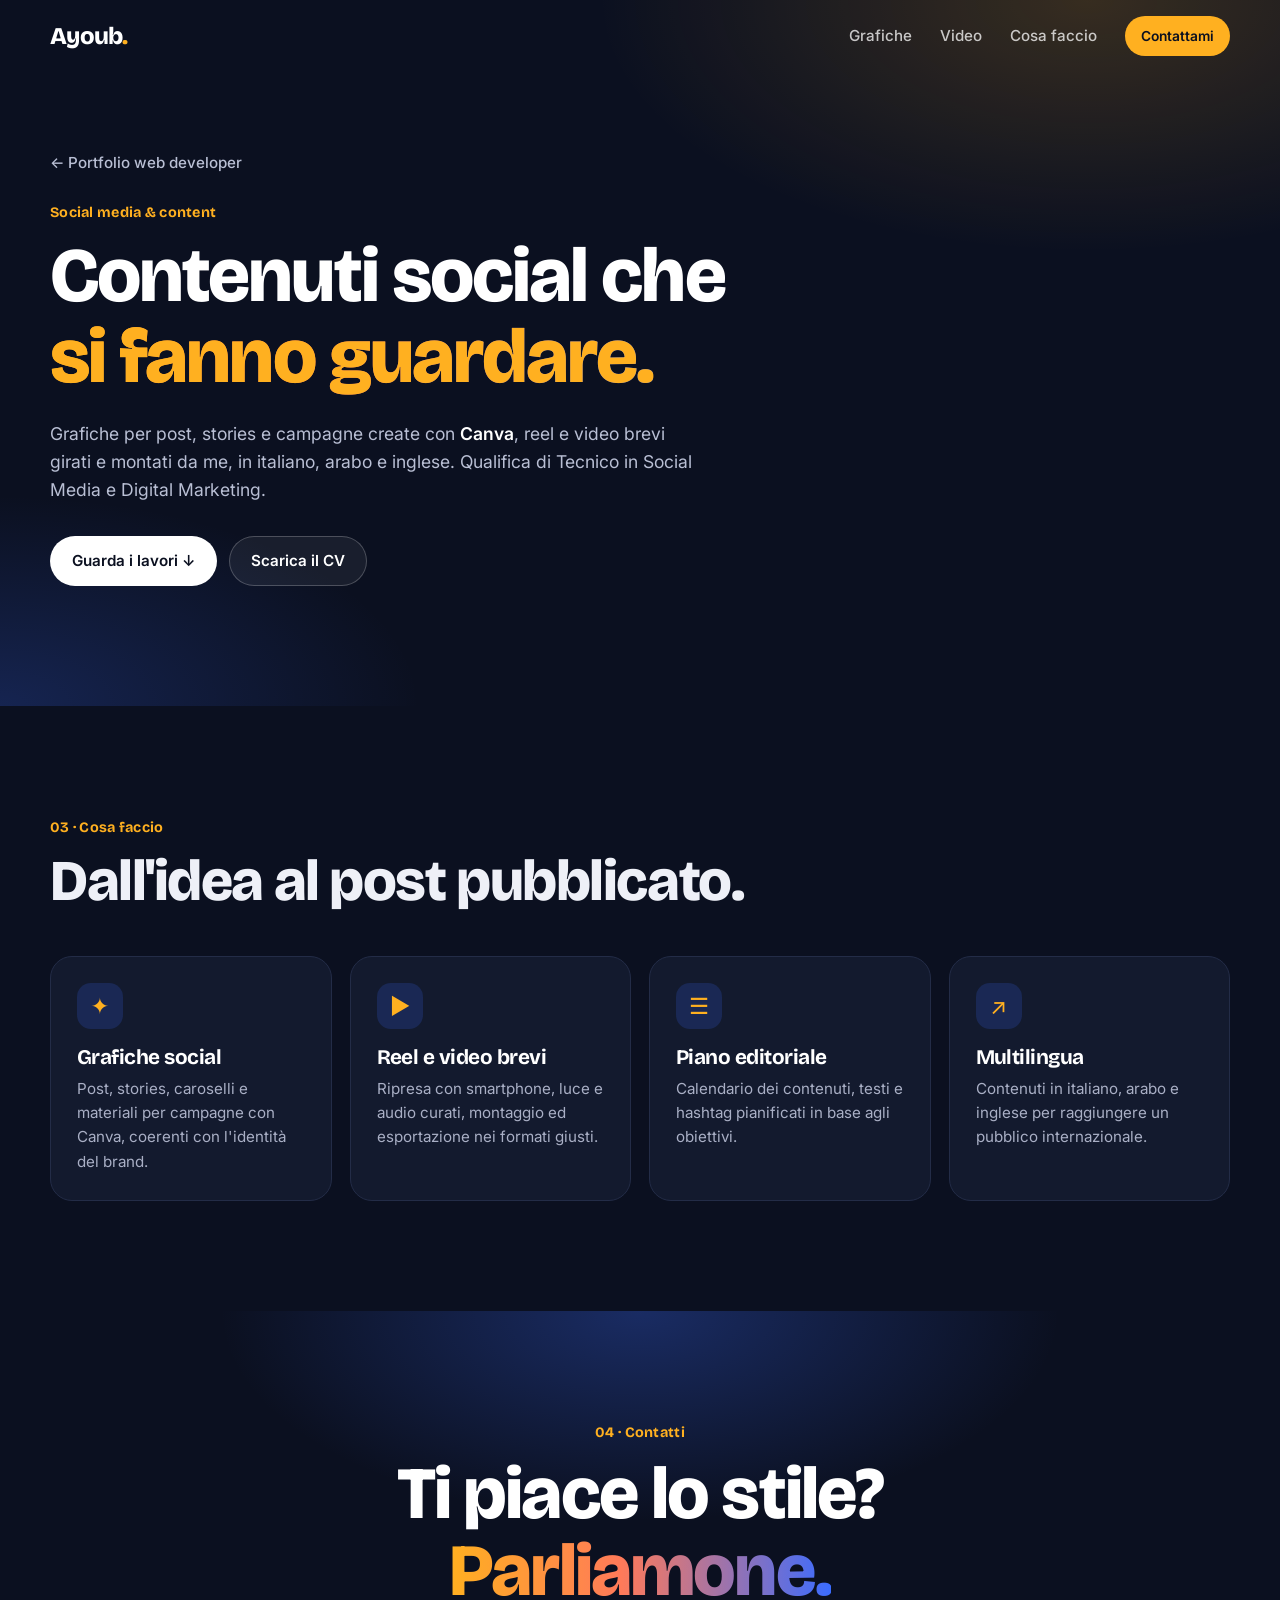
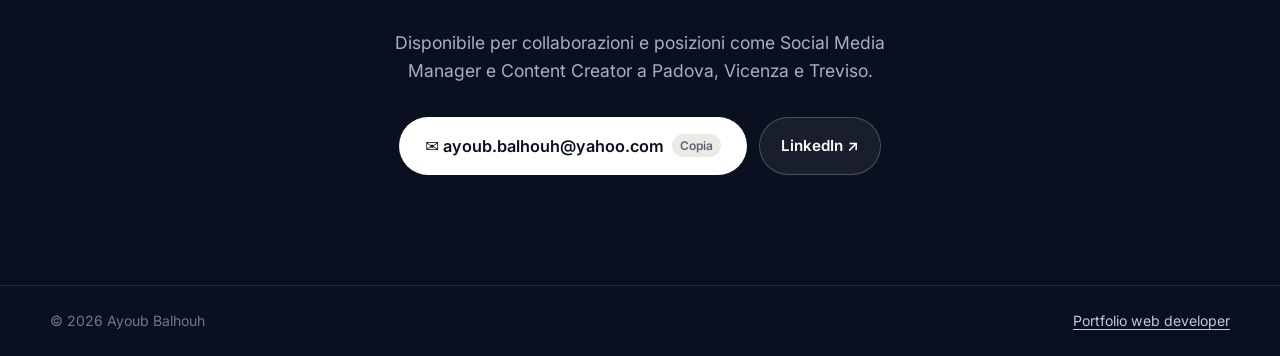
==== social/index.html @ a0310b7b "Add social media & content portfolio page New /social page in the same style as the main site, with " ====
<!doctype html>
<html lang="it">
<head>
<meta charset="utf-8">
<meta name="viewport" content="width=device-width, initial-scale=1">
<title>Ayoub Balhouh · Social Media & Content Creator</title>
<meta name="description" content="Portfolio social di Ayoub Balhouh: grafiche per i social create con Canva, reel e video brevi, pianificazione editoriale. Cittadella (PD).">
<meta property="og:type" content="website">
<meta property="og:title" content="Ayoub Balhouh · Social Media & Content Creator">
<meta property="og:description" content="Grafiche social, reel e video brevi. Guarda i lavori.">
<meta property="og:url" content="https://ayoubbalhouh.github.io/social/">
<meta property="og:locale" content="it_IT">
<meta name="theme-color" content="#0b1020">
<link rel="icon" href="../foto.png">
<link rel="preconnect" href="https://fonts.googleapis.com">
<link rel="preconnect" href="https://fonts.gstatic.com" crossorigin>
<link href="https://fonts.googleapis.com/css2?family=Bricolage+Grotesque:opsz,wght@12..96,500;12..96,700;12..96,800&family=Inter:wght@400;500;600&display=swap" rel="stylesheet">
<link rel="stylesheet" href="../style.css">
<style>
  .s-hero { background: var(--ink); color: #eef0f7; padding: 150px 0 80px; position: relative; overflow: hidden; }
  .s-hero::before { content: ""; position: absolute; inset: 0; background: radial-gradient(700px 360px at 85% 0%, rgba(255, 176, 32, .18), transparent 70%), radial-gradient(600px 300px at 0% 100%, rgba(59, 108, 255, .22), transparent 70%); pointer-events: none; }
  .s-hero .container { position: relative; }
  .s-hero h1 { font-size: clamp(2.6rem, 6vw, 4.8rem); font-weight: 800; color: #fff; max-width: 15ch; }
  .s-hero h1 .grad { color: var(--amber); }
  .s-hero .lead { color: #b9bfd4; max-width: 60ch; margin: 22px 0 30px; font-size: 1.1rem; }
  .s-hero .hero-actions { display: flex; flex-wrap: wrap; gap: 12px; }
  .back { display: inline-block; color: #b9bfd4; font-weight: 500; margin-bottom: 26px; font-size: .95rem; }
  .back:hover { color: #fff; }

  .gallery { display: grid; grid-template-columns: repeat(auto-fill, minmax(230px, 1fr)); gap: 22px; }
  .item { margin: 0; }
  .media { border-radius: 18px; overflow: hidden; background: #dfe3ee; border: 1px solid var(--line); box-shadow: 0 1px 2px rgba(18, 22, 38, .05), 0 18px 36px rgba(18, 22, 38, .1); }
  .media img, .media video { width: 100%; height: 100%; object-fit: cover; display: block; }
  .post .media { aspect-ratio: 4 / 5; }
  .reel .media { aspect-ratio: 9 / 16; background: #111; }
  .item figcaption { padding: 12px 4px 0; }
  .item figcaption strong { font-family: var(--head); font-size: 1.1rem; display: block; }
  .item figcaption span { color: var(--muted); font-size: .9rem; }

  .services { display: grid; grid-template-columns: repeat(auto-fit, minmax(220px, 1fr)); gap: 18px; }
  .service { background: var(--ink-2); border: 1px solid var(--ink-line); border-radius: var(--radius); padding: 26px; }
  .service h3 { color: #fff; font-size: 1.3rem; margin: 10px 0 8px; }
  .service p { color: #a9afc5; font-size: .95rem; }
  .service .s-num { color: var(--amber); font-size: 1.4rem; }
  .profiles { display: flex; flex-wrap: wrap; gap: 12px; margin-top: 8px; }
</style>
</head>
<body>

<header class="nav" id="nav">
  <div class="container nav-inner">
    <a href="../" class="logo">Ayoub<span>.</span></a>
    <nav class="links" id="links" aria-label="Menu principale">
      <a href="#grafiche">Grafiche</a>
      <a href="#video">Video</a>
      <a href="#servizi">Cosa faccio</a>
    </nav>
    <a href="#contatti" class="btn btn-sm nav-cta">Contattami</a>
    <button class="menu-btn" id="menuBtn" aria-label="Apri il menu" aria-expanded="false" aria-controls="links"><span></span><span></span></button>
  </div>
</header>

<main>
  <section class="s-hero">
    <div class="container">
      <a href="../" class="back">← Portfolio web developer</a>
      <p class="eyebrow" style="color: var(--amber)">Social media &amp; content</p>
      <h1>Contenuti social che <span class="grad">si fanno guardare.</span></h1>
      <p class="lead">Grafiche per post, stories e campagne create con <strong>Canva</strong>, reel e video brevi girati e montati da me, in italiano, arabo e inglese. Qualifica di Tecnico in Social Media e Digital Marketing.</p>
      <div class="hero-actions">
        <a href="#grafiche" class="btn btn-light">Guarda i lavori ↓</a>
        <a href="../CV_Ayoub_Balhouh.pdf" class="btn btn-ghost" download>Scarica il CV</a>
      </div>
    </div>
  </section>

  <section id="grafiche" class="section">
    <div class="container">
      <div class="section-head">
        <p class="eyebrow">01 · Grafiche</p>
        <h2>Post, stories e materiali per campagne.</h2>
      </div>
      <div class="gallery" id="posts"></div>
    </div>
  </section>

  <section id="video" class="section soft">
    <div class="container">
      <div class="section-head">
        <p class="eyebrow">02 · Video</p>
        <h2>Reel e video brevi, pronti per i social.</h2>
      </div>
      <div class="gallery" id="reels"></div>
    </div>
  </section>

  <section id="servizi" class="section dark">
    <div class="container">
      <div class="section-head">
        <p class="eyebrow">03 · Cosa faccio</p>
        <h2>Dall'idea al post pubblicato.</h2>
      </div>
      <div class="services">
        <article class="service"><span class="s-num">✦</span><h3>Grafiche social</h3><p>Post, stories, caroselli e materiali per campagne con Canva, coerenti con l'identità del brand.</p></article>
        <article class="service"><span class="s-num">▶</span><h3>Reel e video brevi</h3><p>Ripresa con smartphone, luce e audio curati, montaggio ed esportazione nei formati giusti.</p></article>
        <article class="service"><span class="s-num">☰</span><h3>Piano editoriale</h3><p>Calendario dei contenuti, testi e hashtag pianificati in base agli obiettivi.</p></article>
        <article class="service"><span class="s-num">↗</span><h3>Multilingua</h3><p>Contenuti in italiano, arabo e inglese per raggiungere un pubblico internazionale.</p></article>
      </div>
    </div>
  </section>

  <section id="contatti" class="section contact">
    <div class="container contact-inner">
      <p class="eyebrow">04 · Contatti</p>
      <h2>Ti piace lo stile?<br><span class="grad">Parliamone.</span></h2>
      <p class="lead">Disponibile per collaborazioni e posizioni come Social Media Manager e Content Creator a Padova, Vicenza e Treviso.</p>
      <div class="contact-actions">
        <button class="btn btn-light btn-lg" id="copyEmail" data-email="ayoub.balhouh@yahoo.com">✉ ayoub.balhouh@yahoo.com <em>Copia</em></button>
        <a href="https://www.linkedin.com/in/ayoub-balhouh-688922360" class="btn btn-ghost" target="_blank" rel="noopener">LinkedIn ↗</a>
        <!-- PROFILI SOCIAL: aggiungi qui i link, es. <a href="https://www.instagram.com/..." class="btn btn-ghost" target="_blank" rel="noopener">Instagram ↗</a> -->
      </div>
    </div>
  </section>
</main>

<footer class="footer">
  <div class="container footer-inner">
    <span>© <span id="year"></span> Ayoub Balhouh</span>
    <span><a href="../">Portfolio web developer</a></span>
  </div>
</footer>

<div class="toast" id="toast" role="status" aria-live="polite"></div>

<script>
  // ===== I TUOI LAVORI =====
  // Grafiche: file in social/img/, formato 4:5 (es. 1080x1350).
  const POSTS = [
    // { src: 'img/post-1.jpg', title: 'Titolo', note: 'Post Instagram · Canva' },
  ];
  // Video: file in social/video/ (mp4, verticale 9:16) con un'immagine di copertina.
  const REELS = [
    // { src: 'video/reel-1.mp4', poster: 'img/reel-1.jpg', title: 'Titolo', note: 'Reel · arabo' },
  ];

  const make = (cls, inner, title, note) => {
    const f = document.createElement('figure');
    f.className = 'item ' + cls;
    f.innerHTML = `<div class="media">${inner}</div><figcaption><strong></strong><span></span></figcaption>`;
    f.querySelector('strong').textContent = title;
    f.querySelector('span').textContent = note;
    return f;
  };
  const posts = document.getElementById('posts');
  POSTS.forEach((p) => posts.append(make('post', `<img src="${p.src}" alt="" loading="lazy">`, p.title, p.note)));
  const reels = document.getElementById('reels');
  REELS.forEach((r) => reels.append(make('reel', `<video src="${r.src}" poster="${r.poster}" controls playsinline preload="none"></video>`, r.title, r.note)));
  if (!POSTS.length) document.getElementById('grafiche').hidden = true;
  if (!REELS.length) document.getElementById('video').hidden = true;
</script>
<script src="../script.js"></script>
</body>
</html>
---- style.css ----
:root {
  --ink: #0b1020;
  --ink-2: #131a2e;
  --ink-line: #232c47;
  --paper: #f6f5f1;
  --soft: #eceae3;
  --surface: #ffffff;
  --text: #121626;
  --muted: #5d6275;
  --line: #e2e0d8;
  --blue: #3b6cff;
  --blue-dark: #2450d6;
  --amber: #ffb020;
  --radius: 22px;
  --head: "Bricolage Grotesque", system-ui, sans-serif;
}

* { box-sizing: border-box; margin: 0; padding: 0; }
html { scroll-behavior: smooth; scroll-padding-top: 80px; }
body { font-family: "Inter", system-ui, -apple-system, "Segoe UI", Roboto, sans-serif; background: var(--paper); color: var(--text); line-height: 1.6; -webkit-font-smoothing: antialiased; }
img { max-width: 100%; display: block; }
a { color: inherit; text-decoration: none; }
button { font: inherit; color: inherit; cursor: pointer; background: none; border: 0; }
h1, h2, h3 { font-family: var(--head); letter-spacing: -.025em; line-height: 1.05; }
.container { width: min(1180px, 100% - 32px); margin-inline: auto; }
:focus-visible { outline: 3px solid var(--amber); outline-offset: 3px; border-radius: 8px; }
.skip { position: absolute; left: 16px; top: -60px; z-index: 100; background: var(--amber); color: var(--ink); padding: 8px 14px; border-radius: 8px; font-weight: 600; }
.skip:focus { top: 12px; }

/* Bottoni */
.btn { display: inline-flex; align-items: center; justify-content: center; gap: 8px; padding: 13px 22px; border-radius: 999px; background: var(--ink); color: #fff; font-weight: 600; font-size: .95rem; transition: transform .15s, background .15s, box-shadow .15s; white-space: nowrap; }
.btn:hover { transform: translateY(-2px); background: var(--blue); box-shadow: 0 10px 24px rgba(59, 108, 255, .3); }
.btn-outline { background: transparent; color: var(--ink); box-shadow: inset 0 0 0 1.5px var(--ink); }
.btn-outline:hover { background: var(--ink); color: #fff; box-shadow: none; }
.btn-light { background: #fff; color: var(--ink); }
.btn-light:hover { background: var(--amber); color: var(--ink); box-shadow: 0 10px 30px rgba(255, 176, 32, .35); }
.btn-ghost { background: rgba(255, 255, 255, .06); color: #fff; box-shadow: inset 0 0 0 1px rgba(255, 255, 255, .22); }
.btn-ghost:hover { background: rgba(255, 255, 255, .14); box-shadow: inset 0 0 0 1px rgba(255, 255, 255, .5); }
.btn-sm { padding: 9px 16px; font-size: .86rem; }
.btn-lg { padding: 16px 26px; font-size: 1.02rem; }
.btn em { font-style: normal; font-size: .75rem; background: var(--soft); color: var(--muted); padding: 2px 8px; border-radius: 999px; }

/* Navigazione */
.nav { position: fixed; inset: 0 0 auto; z-index: 50; transition: background .25s, box-shadow .25s, color .25s; color: #fff; }
.nav.scrolled { background: rgba(246, 245, 241, .88); backdrop-filter: blur(14px); box-shadow: 0 1px 0 var(--line); color: var(--text); }
.nav-inner { height: 72px; display: flex; align-items: center; gap: 28px; }
.logo { font-family: var(--head); font-weight: 800; font-size: 1.5rem; letter-spacing: -.03em; }
.logo span { color: var(--amber); }
.links { display: flex; gap: 28px; margin-left: auto; font-weight: 500; font-size: .95rem; }
.links a { opacity: .75; transition: opacity .15s; position: relative; }
.links a:hover, .links a.active { opacity: 1; }
.links a.active::after { content: ""; position: absolute; left: 0; right: 0; bottom: -6px; height: 2px; background: var(--amber); border-radius: 2px; }
.nav-cta { background: var(--amber); color: var(--ink); }
.nav-cta:hover { background: #fff; color: var(--ink); }
.nav.scrolled .nav-cta { background: var(--ink); color: #fff; }
.menu-btn { display: none; width: 44px; height: 44px; position: relative; }
.menu-btn span { position: absolute; left: 11px; right: 11px; height: 2px; background: currentColor; border-radius: 2px; transition: transform .2s, top .2s; }
.menu-btn span:first-child { top: 17px; }
.menu-btn span:last-child { top: 25px; }
.menu-open .menu-btn span:first-child { top: 21px; transform: rotate(45deg); }
.menu-open .menu-btn span:last-child { top: 21px; transform: rotate(-45deg); }

/* Hero */
.hero { position: relative; background: var(--ink); color: #eef0f7; padding: 140px 0 0; overflow: hidden; }
.hero-bg { position: absolute; inset: 0; pointer-events: none;
  background:
    radial-gradient(700px 420px at 78% 30%, rgba(59, 108, 255, .35), transparent 70%),
    radial-gradient(500px 360px at 10% 90%, rgba(255, 176, 32, .14), transparent 70%),
    linear-gradient(rgba(255, 255, 255, .045) 1px, transparent 1px) 0 0 / 48px 48px,
    linear-gradient(90deg, rgba(255, 255, 255, .045) 1px, transparent 1px) 0 0 / 48px 48px;
  mask-image: linear-gradient(#000 70%, transparent); }
.hero-inner { position: relative; display: grid; grid-template-columns: 1.25fr 1fr; gap: 56px; align-items: center; padding-bottom: 80px; }
.status { display: inline-flex; align-items: center; gap: 10px; font-size: .88rem; font-weight: 500; padding: 7px 14px; border-radius: 999px; background: rgba(255, 255, 255, .06); border: 1px solid rgba(255, 255, 255, .12); margin-bottom: 26px; }
.dot { width: 8px; height: 8px; border-radius: 50%; background: #34d399; box-shadow: 0 0 0 0 rgba(52, 211, 153, .6); animation: ping 2s infinite; }
@keyframes ping { 70% { box-shadow: 0 0 0 9px rgba(52, 211, 153, 0); } 100% { box-shadow: 0 0 0 0 rgba(52, 211, 153, 0); } }
.hero h1 { font-size: clamp(2.6rem, 5.8vw, 4.9rem); font-weight: 800; color: #fff; margin-bottom: 18px; }
.grad { background: linear-gradient(90deg, var(--amber), #ff7a59 45%, var(--blue) 100%); -webkit-background-clip: text; background-clip: text; color: transparent; }
.typed-line { font-family: var(--head); font-size: 1.3rem; font-weight: 500; color: #c3c8da; margin-bottom: 18px; }
.typed { color: #fff; border-right: 2px solid var(--amber); padding-right: 3px; animation: caret 1s steps(1) infinite; }
@keyframes caret { 50% { border-color: transparent; } }
.lead { font-size: 1.1rem; color: #a9afc4; max-width: 560px; }
.lead strong { color: #fff; font-weight: 600; }
.hero-actions { display: flex; flex-wrap: wrap; gap: 12px; margin: 32px 0 40px; }
.stats { list-style: none; display: flex; gap: 40px; }
.stats strong { display: block; font-family: var(--head); font-size: 2.4rem; font-weight: 800; color: #fff; line-height: 1; }
.stats span { font-size: .85rem; color: #8b91a7; }

.hero-visual { position: relative; justify-self: center; width: min(420px, 100%); aspect-ratio: 1 / 1.08; }
.photo-frame { position: absolute; inset: 0 8% 14% 8%; border-radius: 48% 52% 44% 56% / 52% 46% 54% 48%; overflow: hidden; background: linear-gradient(160deg, var(--blue), #7b5cff 60%, var(--amber)); padding: 6px; animation: morph 12s ease-in-out infinite; box-shadow: 0 40px 80px rgba(0, 0, 0, .45); }
.photo-frame img { width: 100%; height: 100%; object-fit: cover; border-radius: inherit; }
@keyframes morph { 50% { border-radius: 56% 44% 52% 48% / 46% 56% 44% 54%; } }
.float { position: absolute; font-weight: 600; font-size: .85rem; padding: 8px 14px; border-radius: 999px; background: rgba(19, 26, 46, .85); border: 1px solid var(--ink-line); backdrop-filter: blur(8px); color: #fff; box-shadow: 0 12px 30px rgba(0, 0, 0, .35); animation: bob 5s ease-in-out infinite; }
.float::before { content: ""; display: inline-block; width: 8px; height: 8px; border-radius: 50%; margin-right: 8px; vertical-align: 1px; }
.f1 { top: 6%; left: -4%; } .f1::before { background: #ff5d47; }
.f2 { top: 30%; right: -6%; animation-delay: -1.5s; } .f2::before { background: #3b9cff; }
.f3 { top: 58%; left: -8%; animation-delay: -3s; } .f3::before { background: var(--amber); }
@keyframes bob { 50% { transform: translateY(-10px); } }
.code-card { position: absolute; right: -2%; bottom: 0; font: 500 .78rem/1.6 ui-monospace, "SF Mono", Menlo, monospace; background: #0f1528; border: 1px solid var(--ink-line); border-radius: 14px; padding: 14px 16px; color: #c3c8da; box-shadow: 0 20px 40px rgba(0, 0, 0, .45); }
.c-key { color: #7aa2ff; } .c-fn { color: #ff7a59; } .c-str { color: #a6e3a1; }

.marquee { position: relative; border-top: 1px solid var(--ink-line); padding: 18px 0; overflow: hidden; }
.marquee-track { display: flex; gap: 48px; width: max-content; animation: slide 40s linear infinite; }
.marquee span { font-family: var(--head); font-weight: 700; font-size: 1.15rem; color: #59607a; white-space: nowrap; }
.marquee span::after { content: "✦"; margin-left: 48px; color: #343c59; }
@keyframes slide { to { transform: translateX(-50%); } }

/* Sezioni */
.section { padding: 110px 0; }
.section.soft { background: var(--soft); }
.section.dark { background: var(--ink); color: #eef0f7; }
.section-head { max-width: 760px; margin-bottom: 44px; }
.eyebrow { font-family: var(--head); font-weight: 700; font-size: .9rem; letter-spacing: .02em; color: var(--blue); margin-bottom: 12px; }
.dark .eyebrow, .contact .eyebrow { color: var(--amber); }
.section h2 { font-size: clamp(2.1rem, 4.6vw, 3.6rem); font-weight: 800; }

/* Progetti */
.filters { display: flex; flex-wrap: wrap; gap: 8px; margin-bottom: 32px; }
.chip { padding: 9px 18px; border-radius: 999px; border: 1px solid var(--line); background: var(--surface); font-weight: 500; font-size: .92rem; transition: all .15s; }
.chip:hover { border-color: var(--ink); }
.chip.active { background: var(--ink); border-color: var(--ink); color: #fff; }

.projects { display: flex; flex-direction: column; gap: 28px; }
.project { transition: opacity .3s, transform .3s; }
.project.hide { display: none; }
.shot { position: relative; display: block; border-radius: 18px; overflow: hidden; background: #dfe3ee; border: 1px solid var(--line); box-shadow: 0 1px 2px rgba(18, 22, 38, .05), 0 24px 48px rgba(18, 22, 38, .1); }
.browser { display: flex; gap: 6px; padding: 10px 14px; background: #eef0f5; border-bottom: 1px solid var(--line); }
.browser i { width: 10px; height: 10px; border-radius: 50%; background: #d3d7e2; }
.browser i:first-child { background: #ff6b5f; } .browser i:nth-child(2) { background: #ffbd2e; } .browser i:nth-child(3) { background: #28c840; }
.shot img { width: 100%; aspect-ratio: 16 / 10; object-fit: cover; object-position: top; transition: transform .6s cubic-bezier(.2, .8, .2, 1); }
.shot:hover img { transform: scale(1.04); }
.live { position: absolute; right: 14px; bottom: 14px; background: var(--ink); color: #fff; font-size: .8rem; font-weight: 600; padding: 6px 12px; border-radius: 999px; opacity: 0; transform: translateY(6px); transition: all .2s; }
.shot:hover .live, .shot:focus-visible .live { opacity: 1; transform: none; }

.featured { display: grid; grid-template-columns: 1.15fr 1fr; gap: 48px; align-items: center; background: var(--surface); border: 1px solid var(--line); border-radius: 28px; padding: 28px; }
.featured.reverse .shot { order: 2; }
.p-kicker { font-size: .82rem; font-weight: 600; color: var(--blue); text-transform: uppercase; letter-spacing: .06em; margin-bottom: 8px; }
.featured h3 { font-size: clamp(2rem, 3.4vw, 2.8rem); font-weight: 800; margin-bottom: 12px; }
.p-body > p:not(.p-kicker) { color: var(--muted); }
.p-points { list-style: none; margin: 16px 0; display: flex; flex-direction: column; gap: 6px; font-size: .95rem; }
.p-points li::before { content: "✓"; display: inline-grid; place-items: center; width: 20px; height: 20px; border-radius: 50%; background: #e6ecff; color: var(--blue); font-size: .7rem; font-weight: 700; margin-right: 10px; }
.tags { display: flex; flex-wrap: wrap; gap: 6px; margin: 14px 0 20px; }
.tags span { font-size: .78rem; font-weight: 600; padding: 4px 10px; border-radius: 8px; background: var(--soft); color: #3b4156; }
.p-links { display: flex; flex-wrap: wrap; gap: 8px; }
.p-note { font-size: .82rem; color: var(--muted); margin-top: 12px; }

.grid { display: grid; grid-template-columns: repeat(2, 1fr); gap: 28px; }
.card { display: flex; flex-direction: column; gap: 18px; }
.card h3 { font-size: 1.5rem; font-weight: 700; margin-bottom: 6px; }
.card .p-body { padding: 0 4px; display: flex; flex-direction: column; flex: 1; }
.card .p-links { margin-top: auto; }
.empty-filter { text-align: center; color: var(--muted); padding: 40px; }

/* Competenze */
.skills { display: grid; grid-template-columns: repeat(4, 1fr); gap: 16px; }
.skill { background: var(--ink-2); border: 1px solid var(--ink-line); border-radius: var(--radius); padding: 26px; display: flex; flex-direction: column; transition: transform .2s, border-color .2s; }
.skill:hover { transform: translateY(-4px); border-color: #3a4672; }
.s-num { width: 46px; height: 46px; border-radius: 14px; display: grid; place-items: center; background: rgba(59, 108, 255, .18); color: #9db4ff; font-size: 1.3rem; margin-bottom: 18px; }
.skill h3 { font-size: 1.45rem; font-weight: 700; color: #fff; }
.skill .tags span { background: rgba(255, 255, 255, .07); color: #d5d9e7; }
.used { margin-top: auto; font-size: .88rem; color: #8b91a7; padding-top: 14px; border-top: 1px dashed var(--ink-line); }
.used a { color: var(--amber); font-weight: 600; }
.used a:hover { text-decoration: underline; }

/* Chi sono */
.about { display: grid; grid-template-columns: 1fr 1.2fr; gap: 64px; align-items: start; }
.about-text p { font-size: 1.08rem; color: var(--muted); margin-bottom: 16px; }
.about-text strong { color: var(--text); }
.facts { list-style: none; display: flex; flex-wrap: wrap; gap: 10px; margin-top: 24px; }
.facts li { background: var(--surface); border: 1px solid var(--line); border-radius: 999px; padding: 8px 16px; font-weight: 500; }
.facts span { margin-right: 8px; }

/* Percorso */
.timeline { list-style: none; position: relative; max-width: 860px; }
.timeline::before { content: ""; position: absolute; left: 150px; top: 8px; bottom: 8px; width: 2px; background: linear-gradient(var(--blue), var(--amber)); }
.timeline li { position: relative; display: grid; grid-template-columns: 150px 1fr; gap: 40px; padding-bottom: 32px; }
.timeline li::before { content: ""; position: absolute; left: 144px; top: 6px; width: 14px; height: 14px; border-radius: 50%; background: var(--paper); border: 3px solid var(--blue); }
.when { font-family: var(--head); font-weight: 700; color: var(--muted); padding-top: 1px; }
.timeline h3 { font-size: 1.3rem; font-weight: 700; margin-bottom: 4px; }
.timeline p { color: var(--muted); }

/* Contatti */
.contact { background: var(--ink); color: #eef0f7; text-align: center; position: relative; overflow: hidden; }
.contact::before { content: ""; position: absolute; inset: 0; background: radial-gradient(600px 300px at 50% 0%, rgba(59, 108, 255, .3), transparent 70%); pointer-events: none; }
.contact-inner { position: relative; display: flex; flex-direction: column; align-items: center; }
.contact h2 { color: #fff; font-size: clamp(2.4rem, 6vw, 4.6rem); margin-bottom: 18px; }
.contact .lead { margin: 0 auto 32px; }
.contact-actions { display: flex; flex-wrap: wrap; justify-content: center; gap: 12px; }

.footer { background: var(--ink); color: #6f7690; border-top: 1px solid var(--ink-line); padding: 24px 0; font-size: .88rem; }
.footer-inner { display: flex; flex-wrap: wrap; justify-content: space-between; gap: 10px; }
.footer a { color: #c3c8da; text-decoration: underline; text-underline-offset: 3px; }

.toast { position: fixed; left: 50%; bottom: 24px; z-index: 80; background: var(--amber); color: var(--ink); font-weight: 600; padding: 10px 18px; border-radius: 999px; transform: translate(-50%, 20px); opacity: 0; visibility: hidden; transition: all .25s; }
.toast.show { transform: translate(-50%, 0); opacity: 1; visibility: visible; }

/* Animazione di entrata */
.reveal { opacity: 0; transform: translateY(28px); transition: opacity .7s, transform .7s cubic-bezier(.2, .8, .2, 1); }
.reveal.in { opacity: 1; transform: none; }

@media (prefers-reduced-motion: reduce) {
  *, *::before, *::after { animation: none !important; transition: none !important; }
  .reveal { opacity: 1; transform: none; }
}

/* Responsive */
@media (max-width: 1040px) {
  .skills { grid-template-columns: 1fr 1fr; }
  .featured { grid-template-columns: 1fr; gap: 28px; }
  .featured.reverse .shot { order: 0; }
}
@media (max-width: 860px) {
  .menu-btn { display: block; margin-left: auto; }
  .nav-cta { display: none; }
  .links { display: none; position: absolute; top: 72px; left: 0; right: 0; flex-direction: column; gap: 0; padding: 8px 16px 20px; background: var(--paper); color: var(--text); box-shadow: 0 20px 40px rgba(0, 0, 0, .15); }
  .links a { padding: 14px 0; border-bottom: 1px solid var(--line); opacity: 1; }
  .links a.active::after { display: none; }
  .menu-open .links { display: flex; }
  .menu-open .nav { background: var(--paper); color: var(--text); }
  .hero { padding-top: 110px; }
  .hero-inner { grid-template-columns: 1fr; gap: 40px; padding-bottom: 56px; }
  .hero-visual { width: min(330px, 86%); order: -1; }
  .about { grid-template-columns: 1fr; gap: 24px; }
  .grid { grid-template-columns: 1fr; }
  .timeline::before { left: 6px; }
  .timeline li { grid-template-columns: 1fr; gap: 4px; padding-left: 34px; }
  .timeline li::before { left: 0; }
}
@media (max-width: 560px) {
  .section { padding: 72px 0; }
  .stats { gap: 24px; }
  .stats strong { font-size: 1.9rem; }
  .skills { grid-template-columns: 1fr; }
  .featured { padding: 16px; border-radius: 22px; }
  .code-card { display: none; }
  .f2 { right: -2%; }
  .f3 { left: -4%; }
  .contact-actions .btn-lg { white-space: normal; }
}
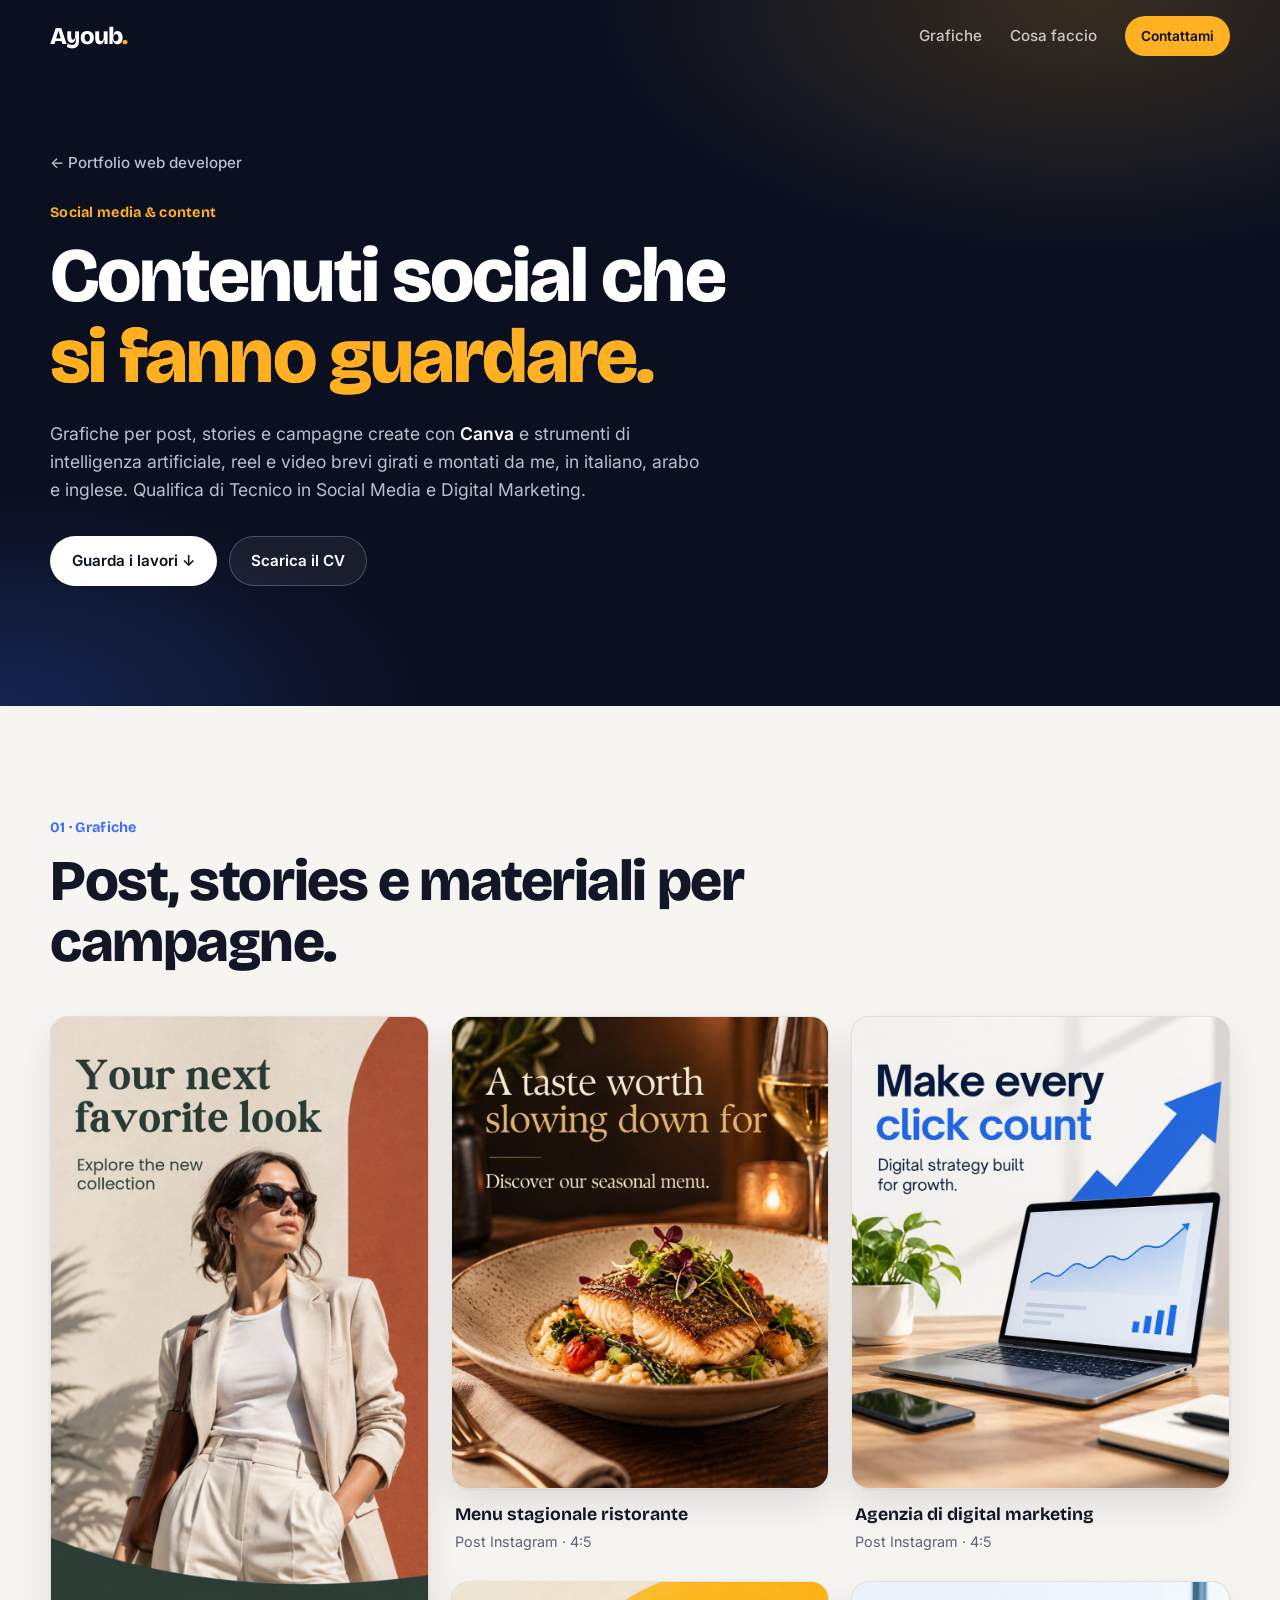
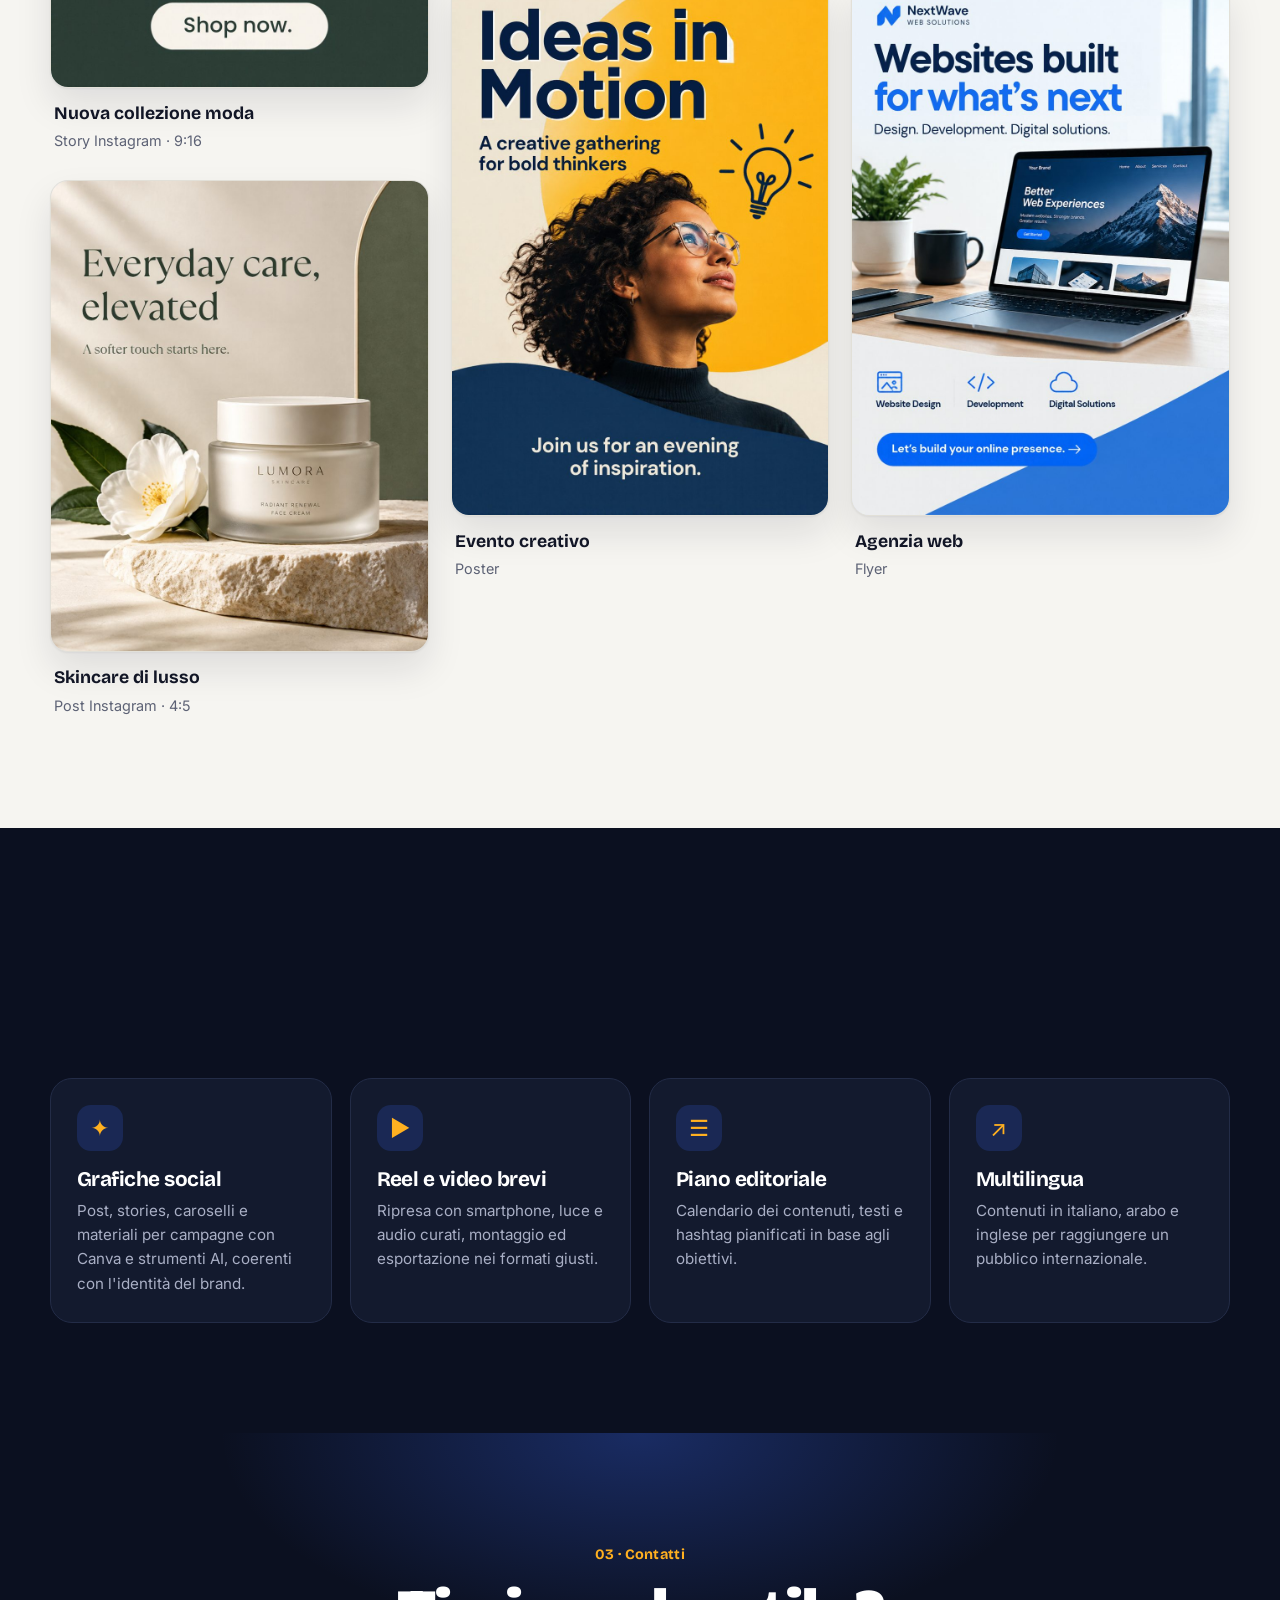
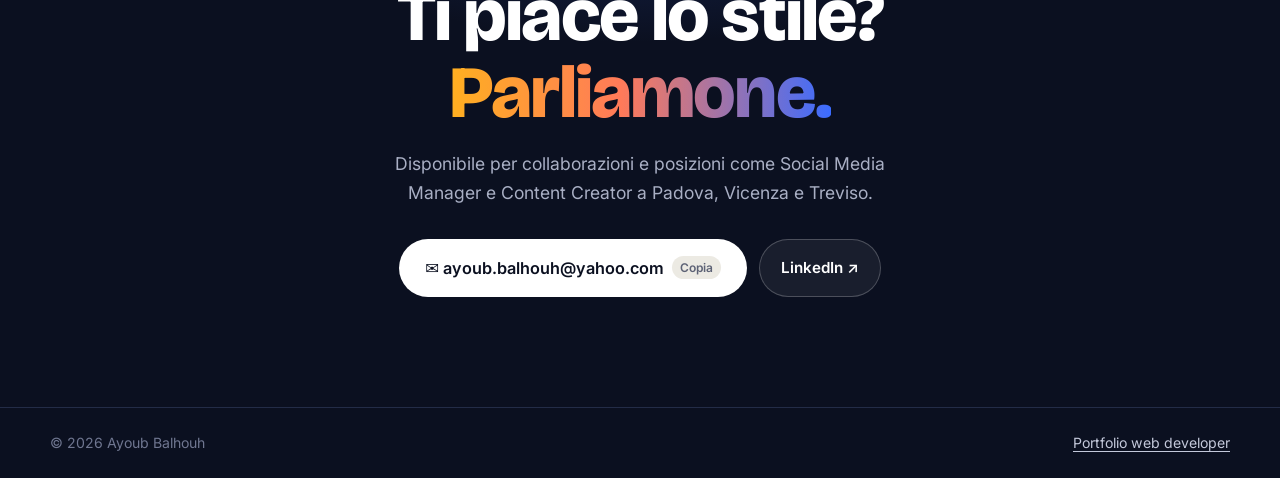
==== commit 66e79752: "Add six social graphics to the social portfolio page Story, posts, poster and flyer shown at their n" ====
--- a/social/index.html
+++ b/social/index.html
@@ -9,6 +9,7 @@
 <meta property="og:title" content="Ayoub Balhouh · Social Media & Content Creator">
 <meta property="og:description" content="Grafiche social, reel e video brevi. Guarda i lavori.">
 <meta property="og:url" content="https://ayoubbalhouh.github.io/social/">
+<meta property="og:image" content="https://ayoubbalhouh.github.io/social/img/skincare.jpg">
 <meta property="og:locale" content="it_IT">
 <meta name="theme-color" content="#0b1020">
 <link rel="icon" href="../foto.png">
@@ -28,10 +29,12 @@
   .back:hover { color: #fff; }
 
   .gallery { display: grid; grid-template-columns: repeat(auto-fill, minmax(230px, 1fr)); gap: 22px; }
+  #posts { display: block; columns: 3 260px; column-gap: 22px; }
+  #posts .item { break-inside: avoid; margin-bottom: 26px; }
   .item { margin: 0; }
   .media { border-radius: 18px; overflow: hidden; background: #dfe3ee; border: 1px solid var(--line); box-shadow: 0 1px 2px rgba(18, 22, 38, .05), 0 18px 36px rgba(18, 22, 38, .1); }
   .media img, .media video { width: 100%; height: 100%; object-fit: cover; display: block; }
-  .post .media { aspect-ratio: 4 / 5; }
+  .post .media img { height: auto; }
   .reel .media { aspect-ratio: 9 / 16; background: #111; }
   .item figcaption { padding: 12px 4px 0; }
   .item figcaption strong { font-family: var(--head); font-size: 1.1rem; display: block; }
@@ -66,7 +69,7 @@
       <a href="../" class="back">← Portfolio web developer</a>
       <p class="eyebrow" style="color: var(--amber)">Social media &amp; content</p>
       <h1>Contenuti social che <span class="grad">si fanno guardare.</span></h1>
-      <p class="lead">Grafiche per post, stories e campagne create con <strong>Canva</strong>, reel e video brevi girati e montati da me, in italiano, arabo e inglese. Qualifica di Tecnico in Social Media e Digital Marketing.</p>
+      <p class="lead">Grafiche per post, stories e campagne create con <strong>Canva</strong> e strumenti di intelligenza artificiale, reel e video brevi girati e montati da me, in italiano, arabo e inglese. Qualifica di Tecnico in Social Media e Digital Marketing.</p>
       <div class="hero-actions">
         <a href="#grafiche" class="btn btn-light">Guarda i lavori ↓</a>
         <a href="../CV_Ayoub_Balhouh.pdf" class="btn btn-ghost" download>Scarica il CV</a>
@@ -101,7 +104,7 @@
         <h2>Dall'idea al post pubblicato.</h2>
       </div>
       <div class="services">
-        <article class="service"><span class="s-num">✦</span><h3>Grafiche social</h3><p>Post, stories, caroselli e materiali per campagne con Canva, coerenti con l'identità del brand.</p></article>
+        <article class="service"><span class="s-num">✦</span><h3>Grafiche social</h3><p>Post, stories, caroselli e materiali per campagne con Canva e strumenti AI, coerenti con l'identità del brand.</p></article>
         <article class="service"><span class="s-num">▶</span><h3>Reel e video brevi</h3><p>Ripresa con smartphone, luce e audio curati, montaggio ed esportazione nei formati giusti.</p></article>
         <article class="service"><span class="s-num">☰</span><h3>Piano editoriale</h3><p>Calendario dei contenuti, testi e hashtag pianificati in base agli obiettivi.</p></article>
         <article class="service"><span class="s-num">↗</span><h3>Multilingua</h3><p>Contenuti in italiano, arabo e inglese per raggiungere un pubblico internazionale.</p></article>
@@ -136,7 +139,12 @@
   // ===== I TUOI LAVORI =====
   // Grafiche: file in social/img/, formato 4:5 (es. 1080x1350).
   const POSTS = [
-    // { src: 'img/post-1.jpg', title: 'Titolo', note: 'Post Instagram · Canva' },
+    { src: 'img/moda-story.jpg', title: 'Nuova collezione moda', note: 'Story Instagram · 9:16' },
+    { src: 'img/skincare.jpg', title: 'Skincare di lusso', note: 'Post Instagram · 4:5' },
+    { src: 'img/ristorante.jpg', title: 'Menu stagionale ristorante', note: 'Post Instagram · 4:5' },
+    { src: 'img/evento-poster.jpg', title: 'Evento creativo', note: 'Poster' },
+    { src: 'img/digital-marketing.jpg', title: 'Agenzia di digital marketing', note: 'Post Instagram · 4:5' },
+    { src: 'img/agenzia-web.jpg', title: 'Agenzia web', note: 'Flyer' },
   ];
   // Video: file in social/video/ (mp4, verticale 9:16) con un'immagine di copertina.
   const REELS = [
@@ -156,7 +164,9 @@
   const reels = document.getElementById('reels');
   REELS.forEach((r) => reels.append(make('reel', `<video src="${r.src}" poster="${r.poster}" controls playsinline preload="none"></video>`, r.title, r.note)));
   if (!POSTS.length) document.getElementById('grafiche').hidden = true;
-  if (!REELS.length) document.getElementById('video').hidden = true;
+  const renumber = () => [...document.querySelectorAll('main section[id]:not([hidden]) .eyebrow')].forEach((e, i) => { e.textContent = e.textContent.replace(/^\d+/, String(i + 1).padStart(2, '0')); });
+  if (!REELS.length) { document.getElementById('video').hidden = true; document.querySelector('#links a[href="#video"]').remove(); }
+  renumber();
 </script>
 <script src="../script.js"></script>
 </body>
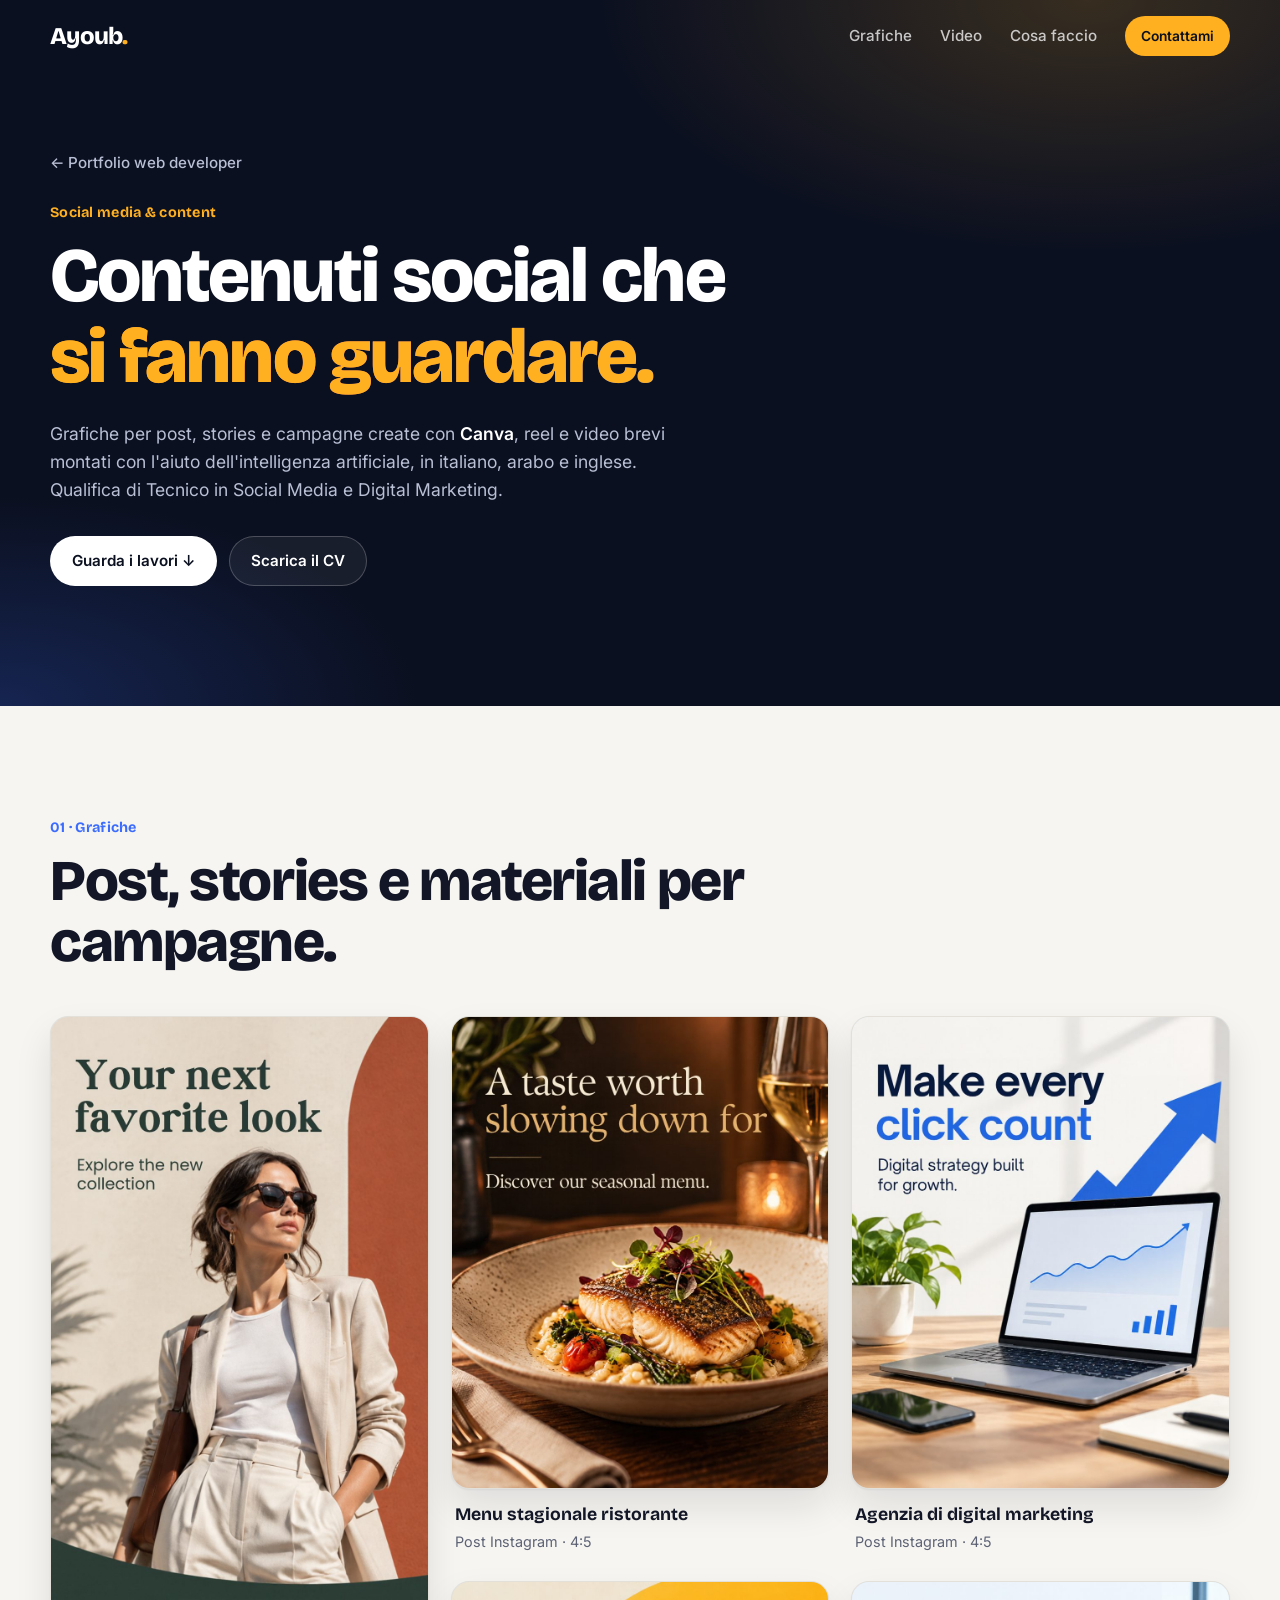
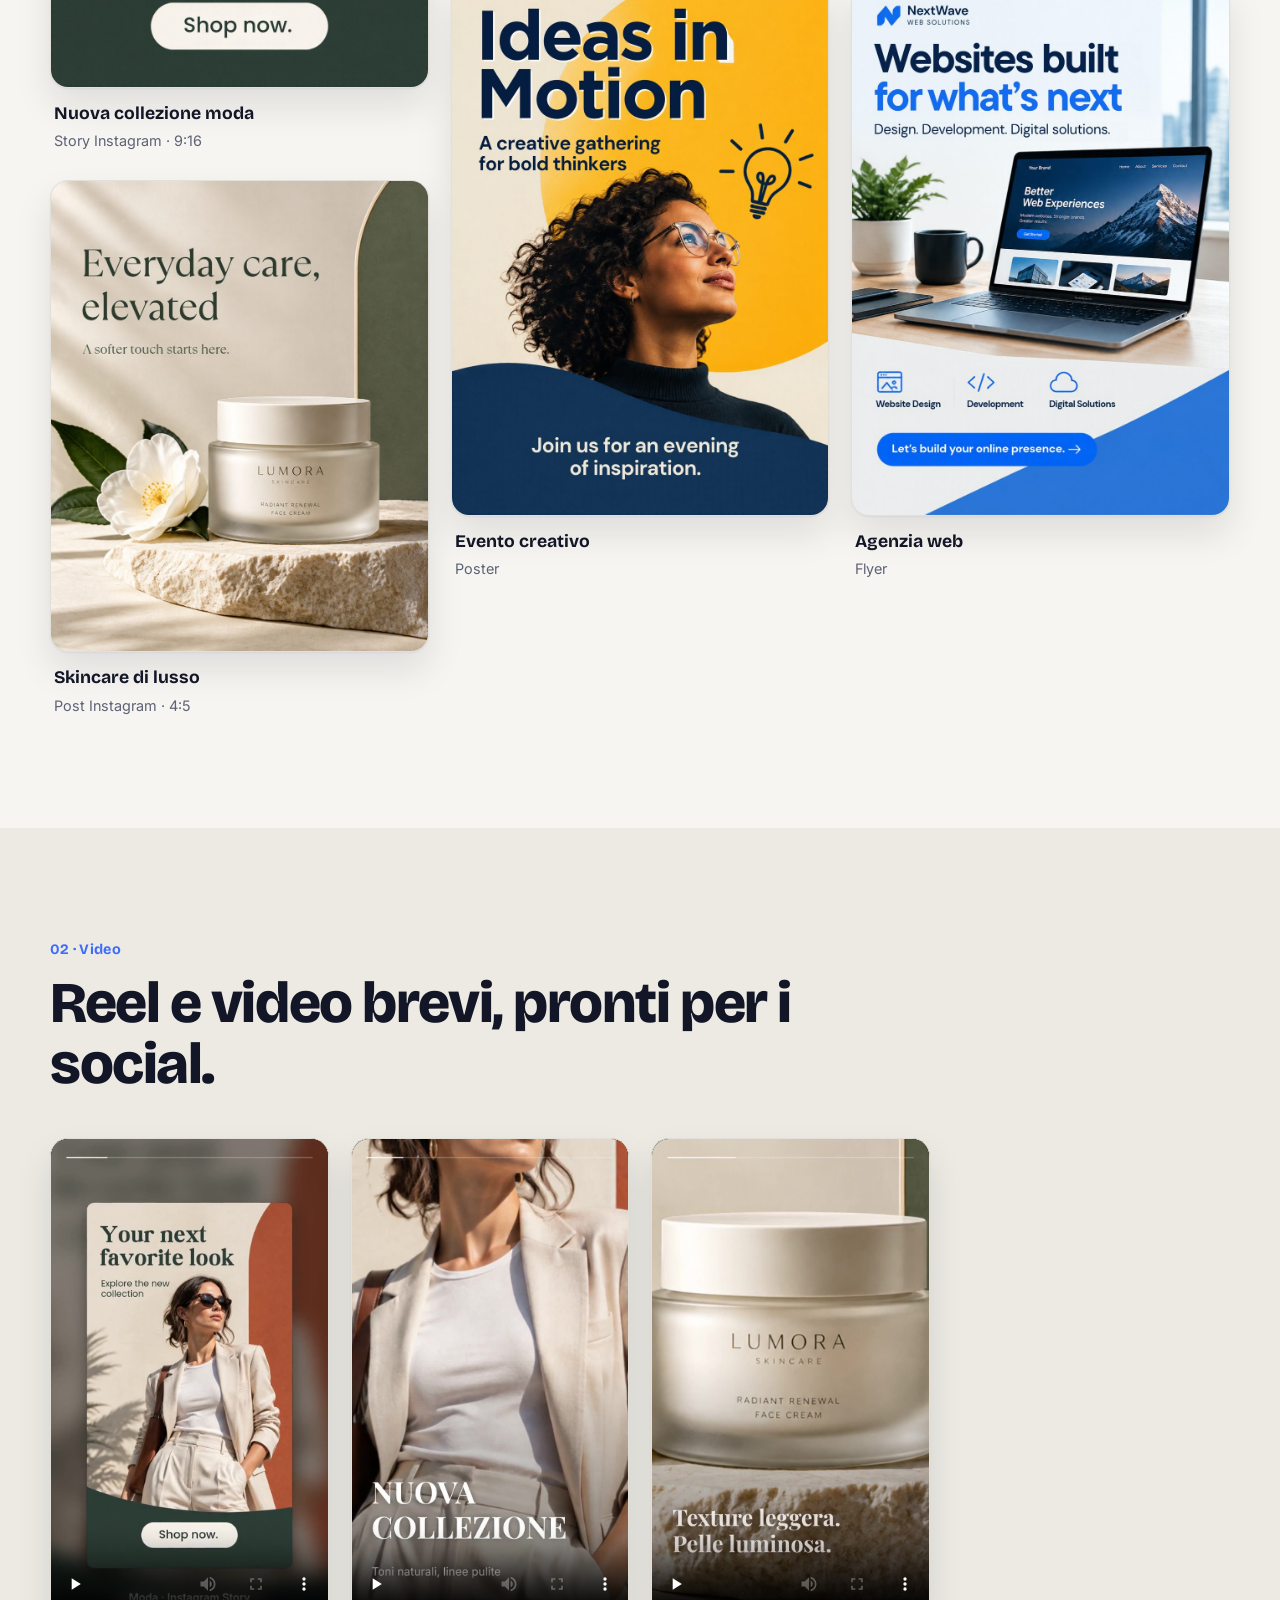
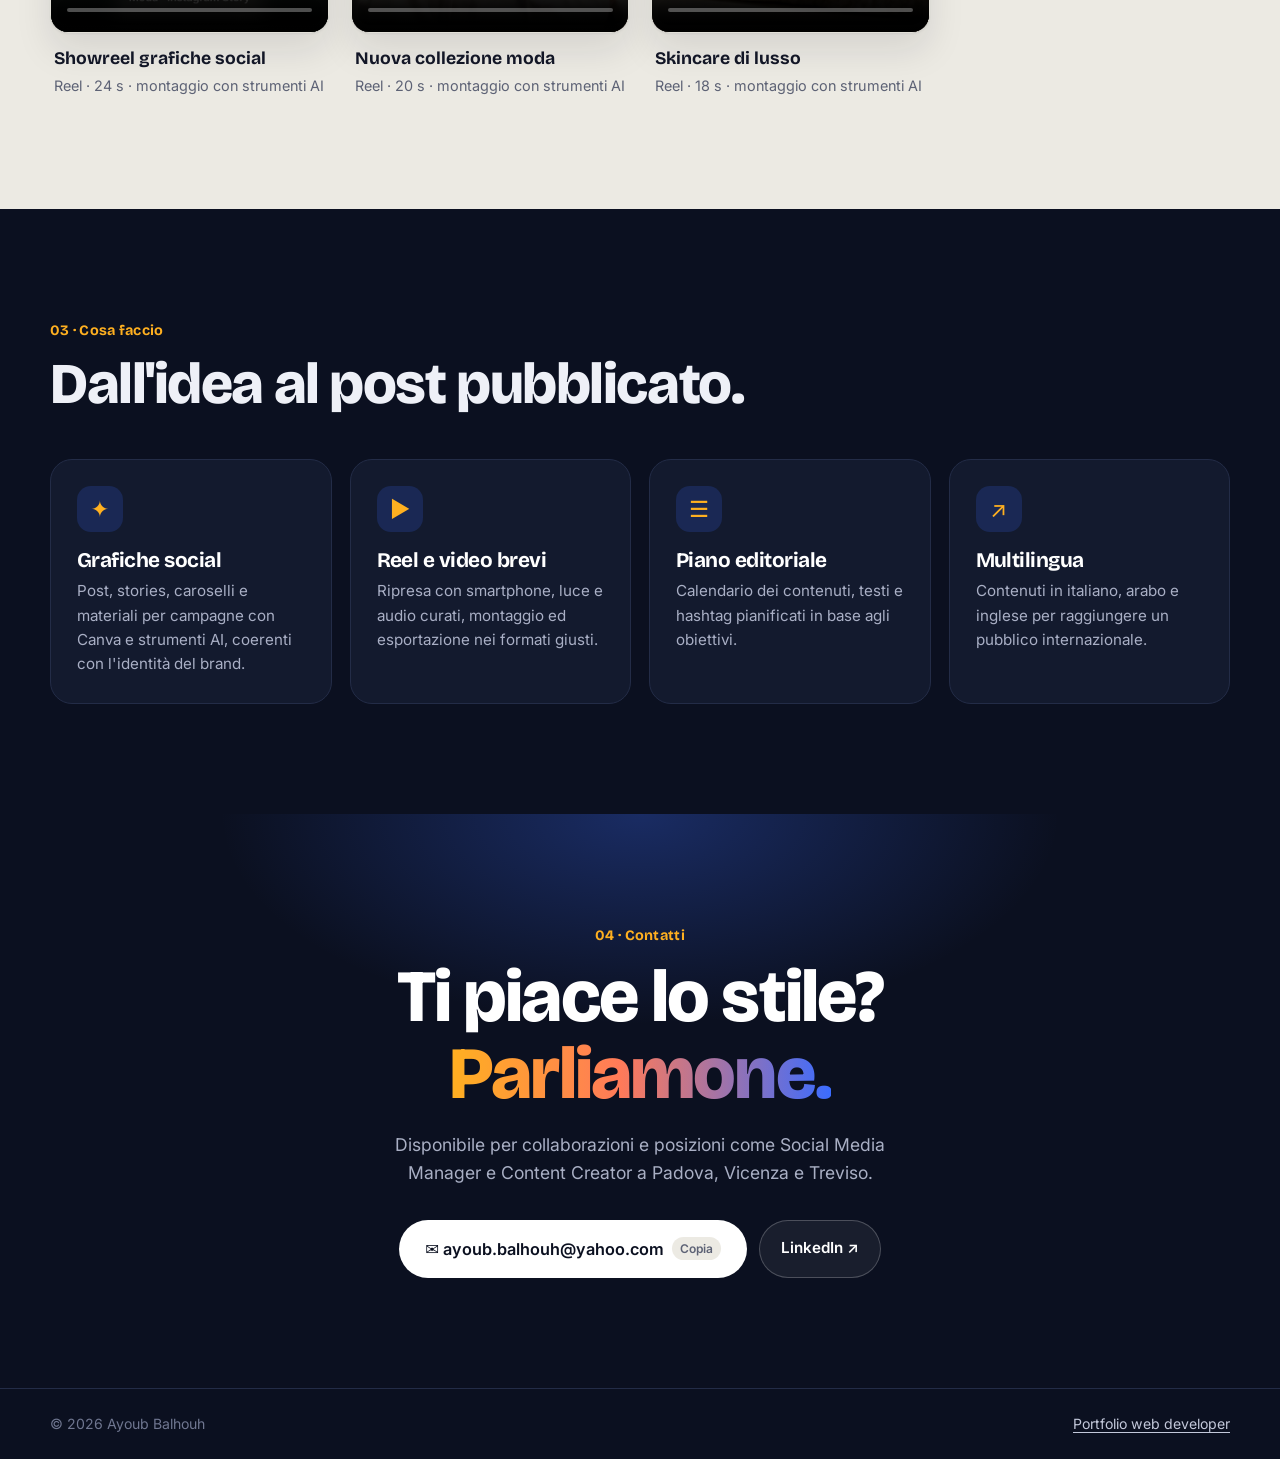
==== commit 2c228fd0: "Pagina social: aggiungi tre reel con musica originale - Showreel delle grafiche, reel moda e reel sk" ====
--- a/social/index.html
+++ b/social/index.html
@@ -69,7 +69,7 @@
       <a href="../" class="back">← Portfolio web developer</a>
       <p class="eyebrow" style="color: var(--amber)">Social media &amp; content</p>
       <h1>Contenuti social che <span class="grad">si fanno guardare.</span></h1>
-      <p class="lead">Grafiche per post, stories e campagne create con <strong>Canva</strong> e strumenti di intelligenza artificiale, reel e video brevi girati e montati da me, in italiano, arabo e inglese. Qualifica di Tecnico in Social Media e Digital Marketing.</p>
+      <p class="lead">Grafiche per post, stories e campagne create con <strong>Canva</strong>, reel e video brevi montati con l'aiuto dell'intelligenza artificiale, in italiano, arabo e inglese. Qualifica di Tecnico in Social Media e Digital Marketing.</p>
       <div class="hero-actions">
         <a href="#grafiche" class="btn btn-light">Guarda i lavori ↓</a>
         <a href="../CV_Ayoub_Balhouh.pdf" class="btn btn-ghost" download>Scarica il CV</a>
@@ -148,7 +148,9 @@
   ];
   // Video: file in social/video/ (mp4, verticale 9:16) con un'immagine di copertina.
   const REELS = [
-    // { src: 'video/reel-1.mp4', poster: 'img/reel-1.jpg', title: 'Titolo', note: 'Reel · arabo' },
+    { src: 'video/reel-3-showreel.mp4', poster: 'img/reel-3-showreel.jpg', title: 'Showreel grafiche social', note: 'Reel · 24 s · montaggio con strumenti AI' },
+    { src: 'video/reel-1-moda.mp4', poster: 'img/reel-1-moda.jpg', title: 'Nuova collezione moda', note: 'Reel · 20 s · montaggio con strumenti AI' },
+    { src: 'video/reel-2-beauty.mp4', poster: 'img/reel-2-beauty.jpg', title: 'Skincare di lusso', note: 'Reel · 18 s · montaggio con strumenti AI' },
   ];
 
   const make = (cls, inner, title, note) => {
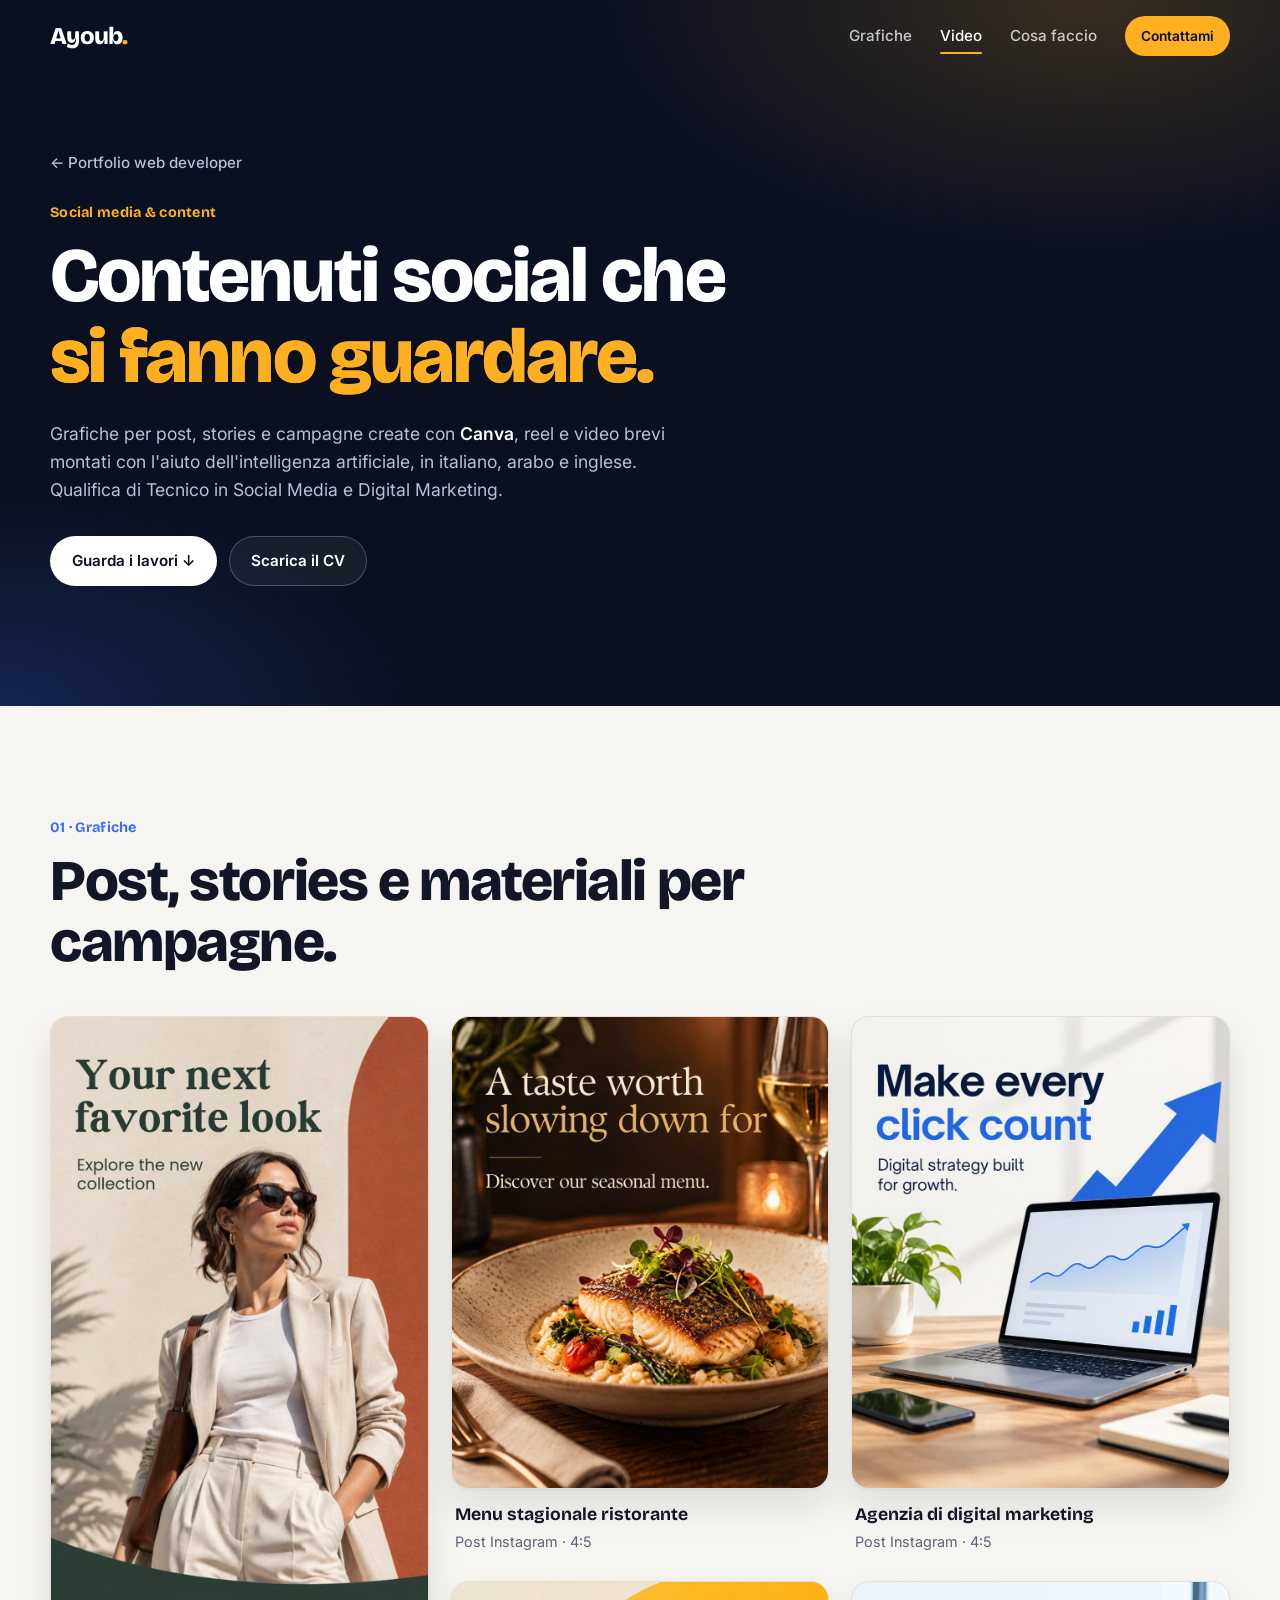
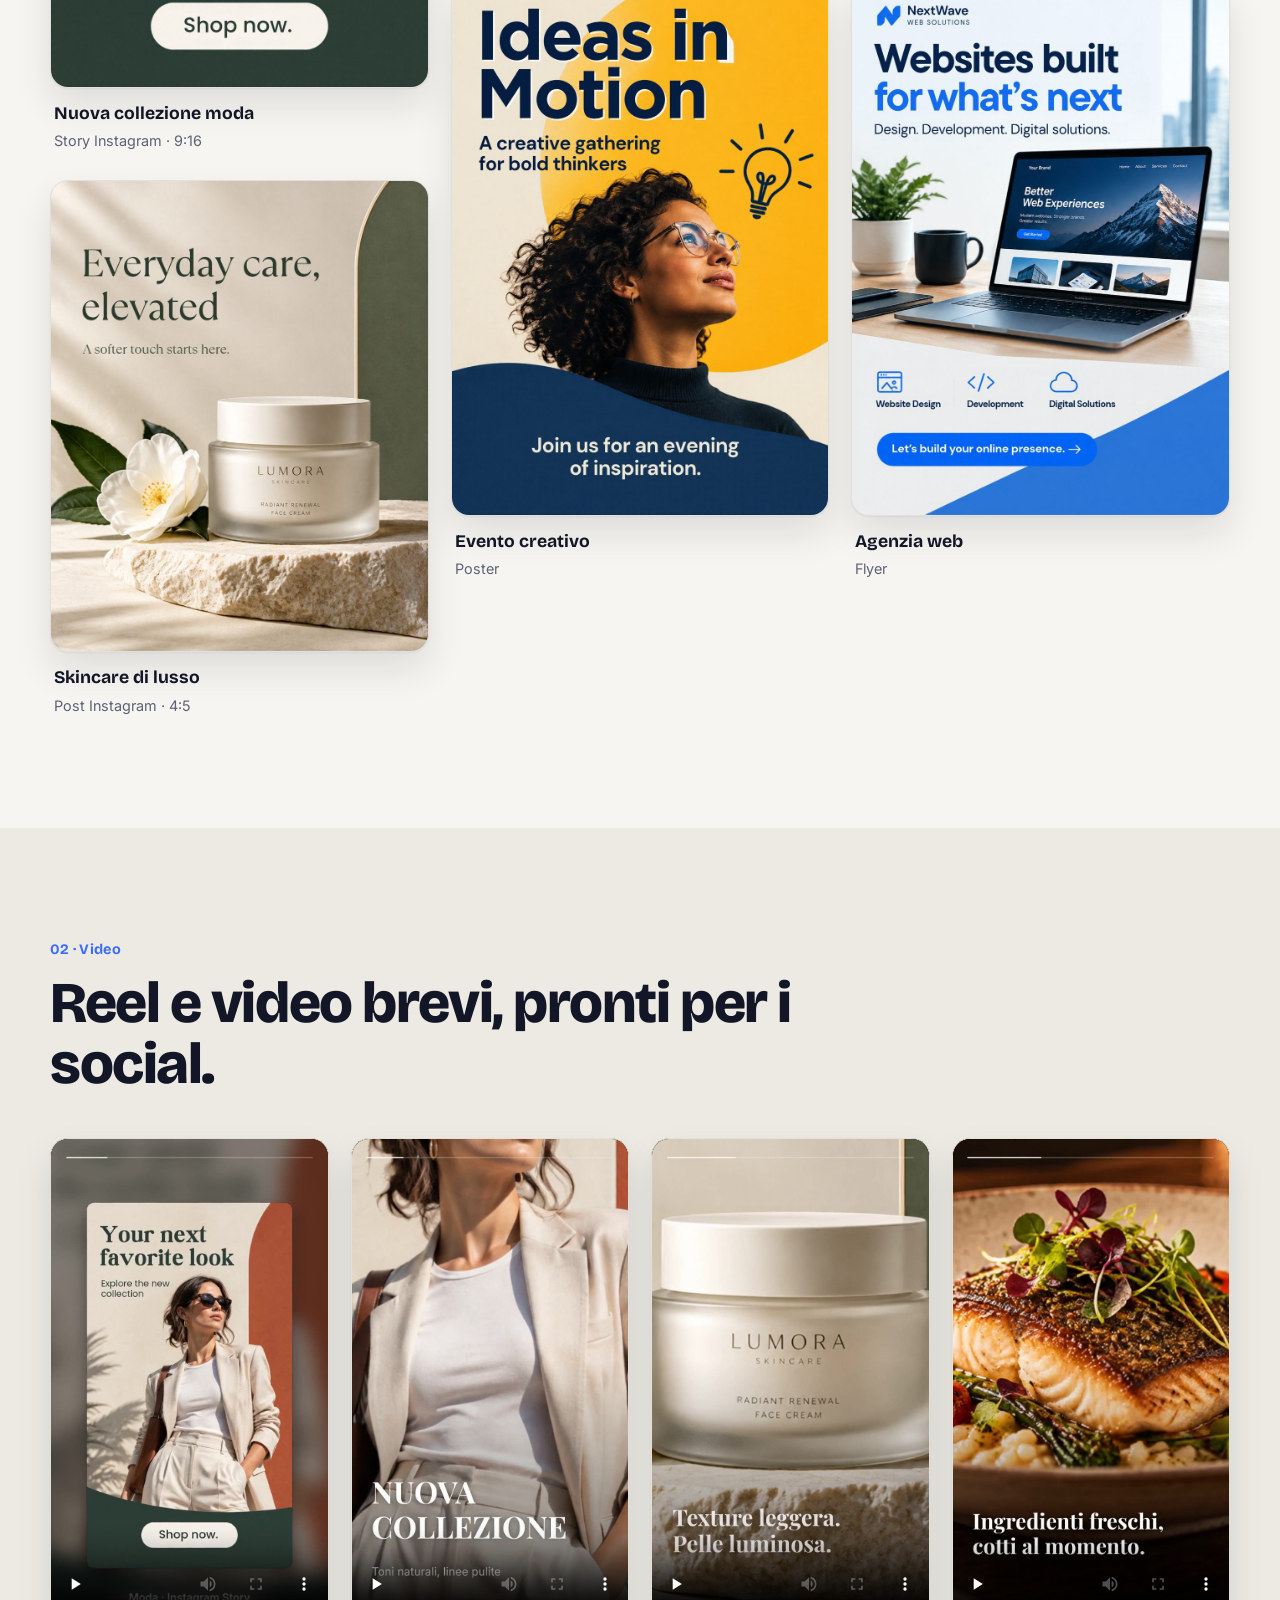
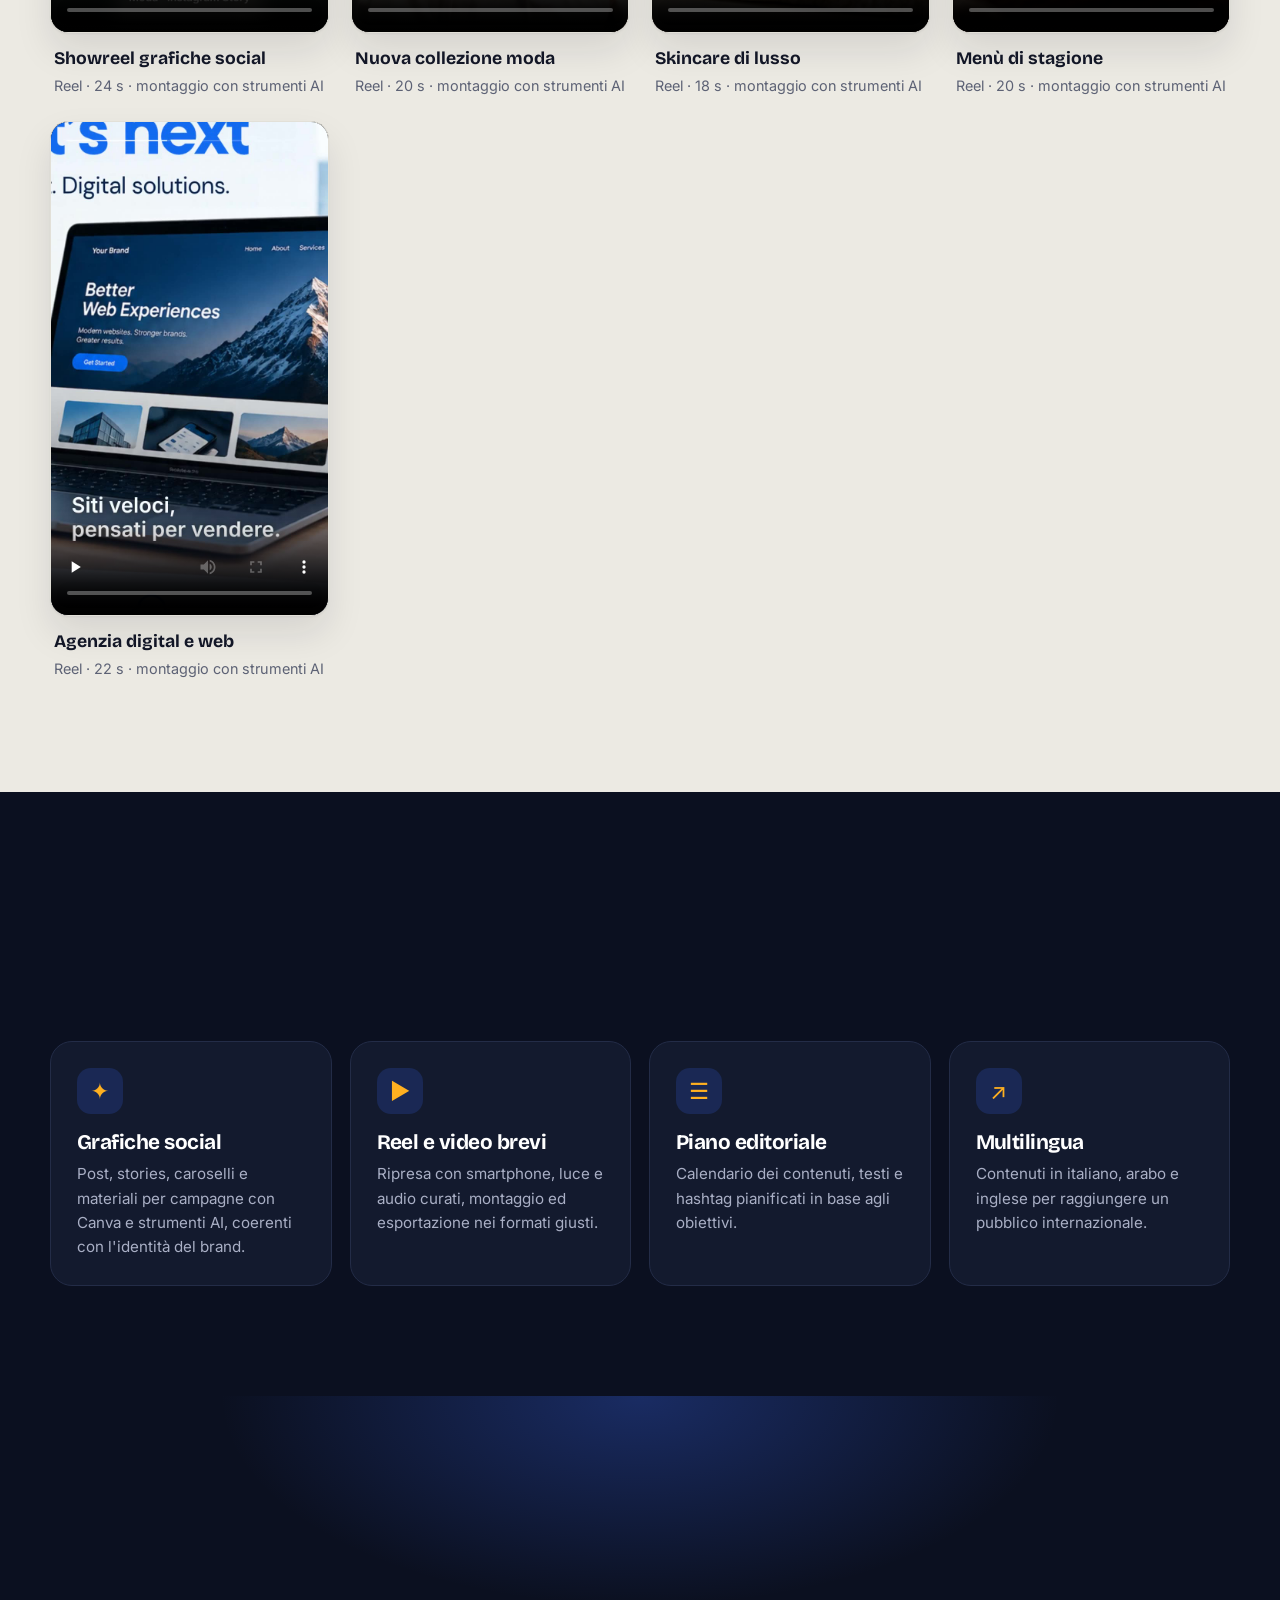
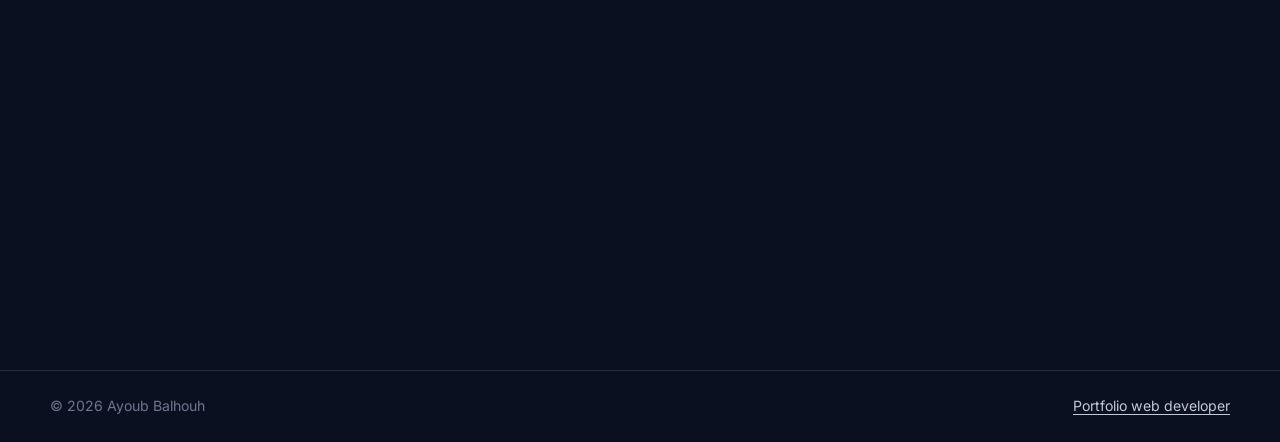
==== commit aa0a195f: "Pagina social: aggiungi i reel ristorante e agenzia digital Co-Authored-By: Claude Opus 5.5 <noreply" ====
--- a/social/index.html
+++ b/social/index.html
@@ -151,6 +151,8 @@
     { src: 'video/reel-3-showreel.mp4', poster: 'img/reel-3-showreel.jpg', title: 'Showreel grafiche social', note: 'Reel · 24 s · montaggio con strumenti AI' },
     { src: 'video/reel-1-moda.mp4', poster: 'img/reel-1-moda.jpg', title: 'Nuova collezione moda', note: 'Reel · 20 s · montaggio con strumenti AI' },
     { src: 'video/reel-2-beauty.mp4', poster: 'img/reel-2-beauty.jpg', title: 'Skincare di lusso', note: 'Reel · 18 s · montaggio con strumenti AI' },
+    { src: 'video/reel-4-ristorante.mp4', poster: 'img/reel-4-ristorante.jpg', title: 'Menù di stagione', note: 'Reel · 20 s · montaggio con strumenti AI' },
+    { src: 'video/reel-5-digital.mp4', poster: 'img/reel-5-digital.jpg', title: 'Agenzia digital e web', note: 'Reel · 22 s · montaggio con strumenti AI' },
   ];
 
   const make = (cls, inner, title, note) => {
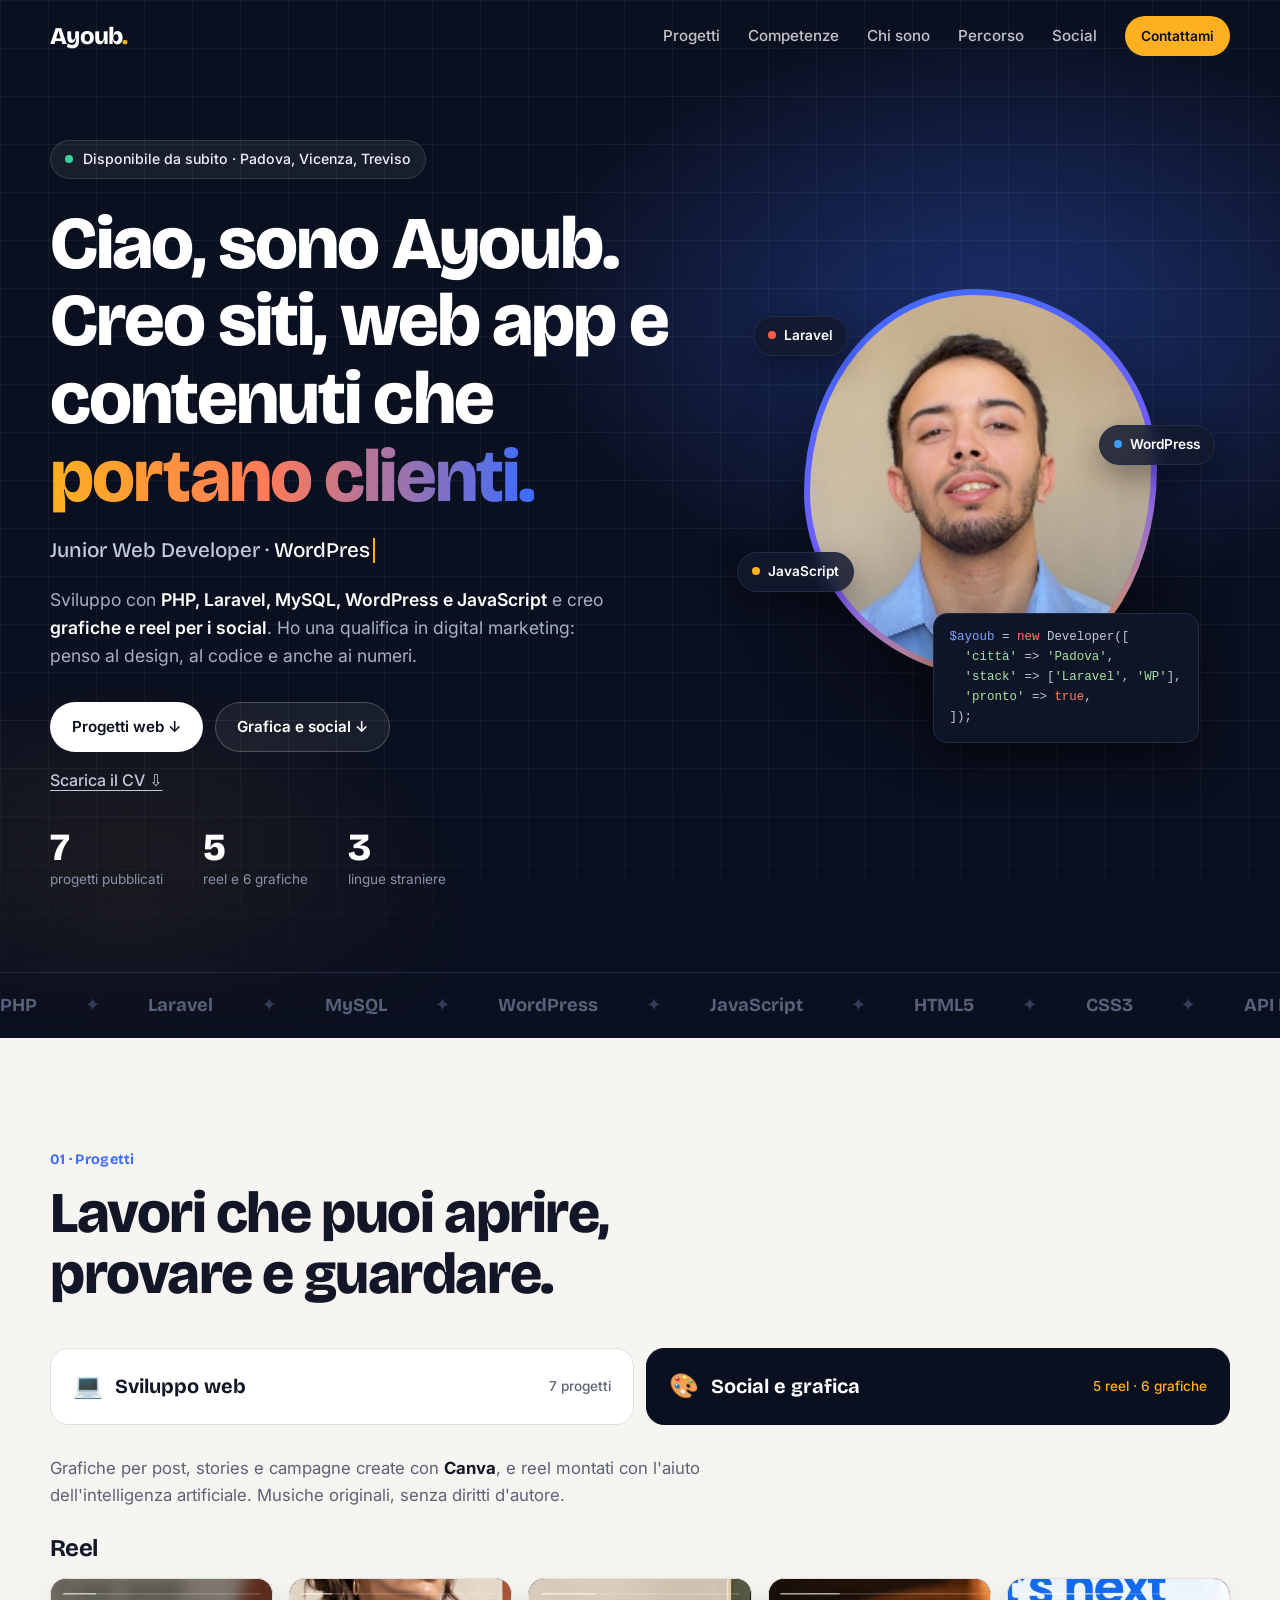
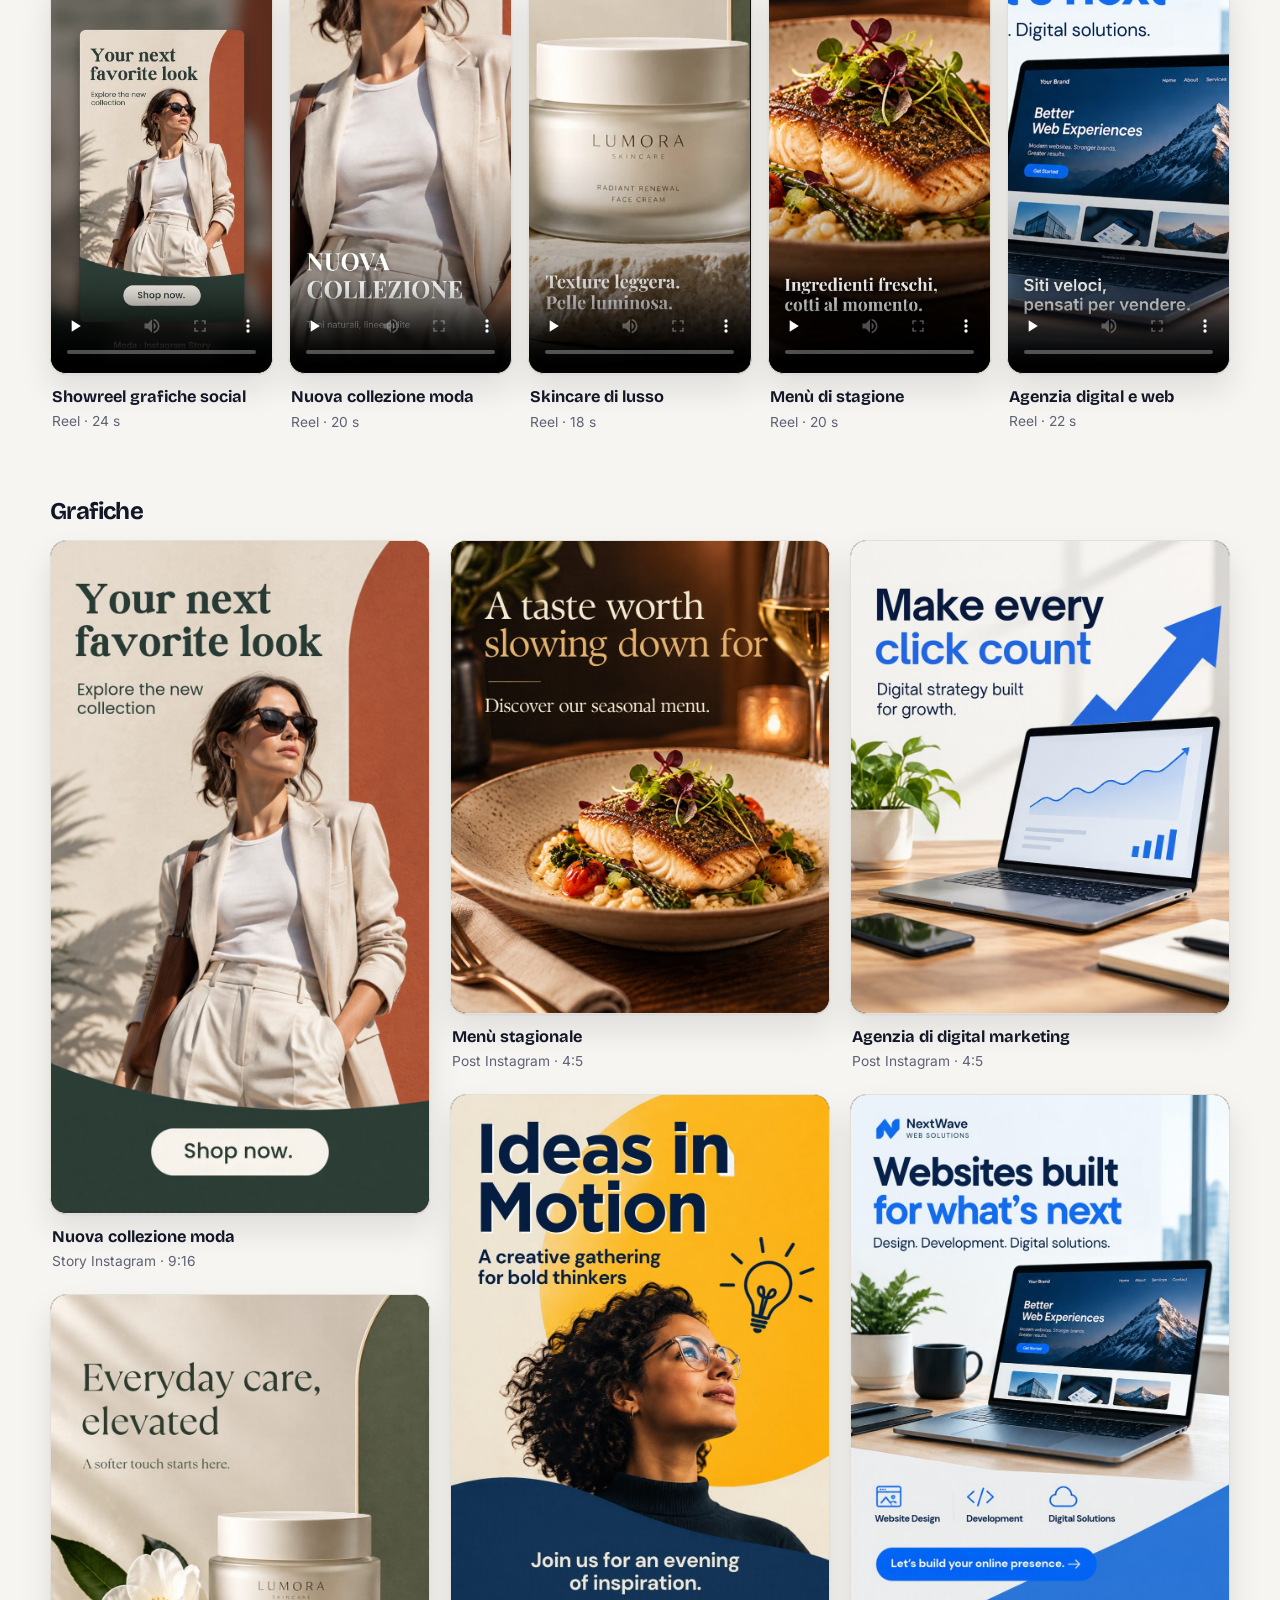
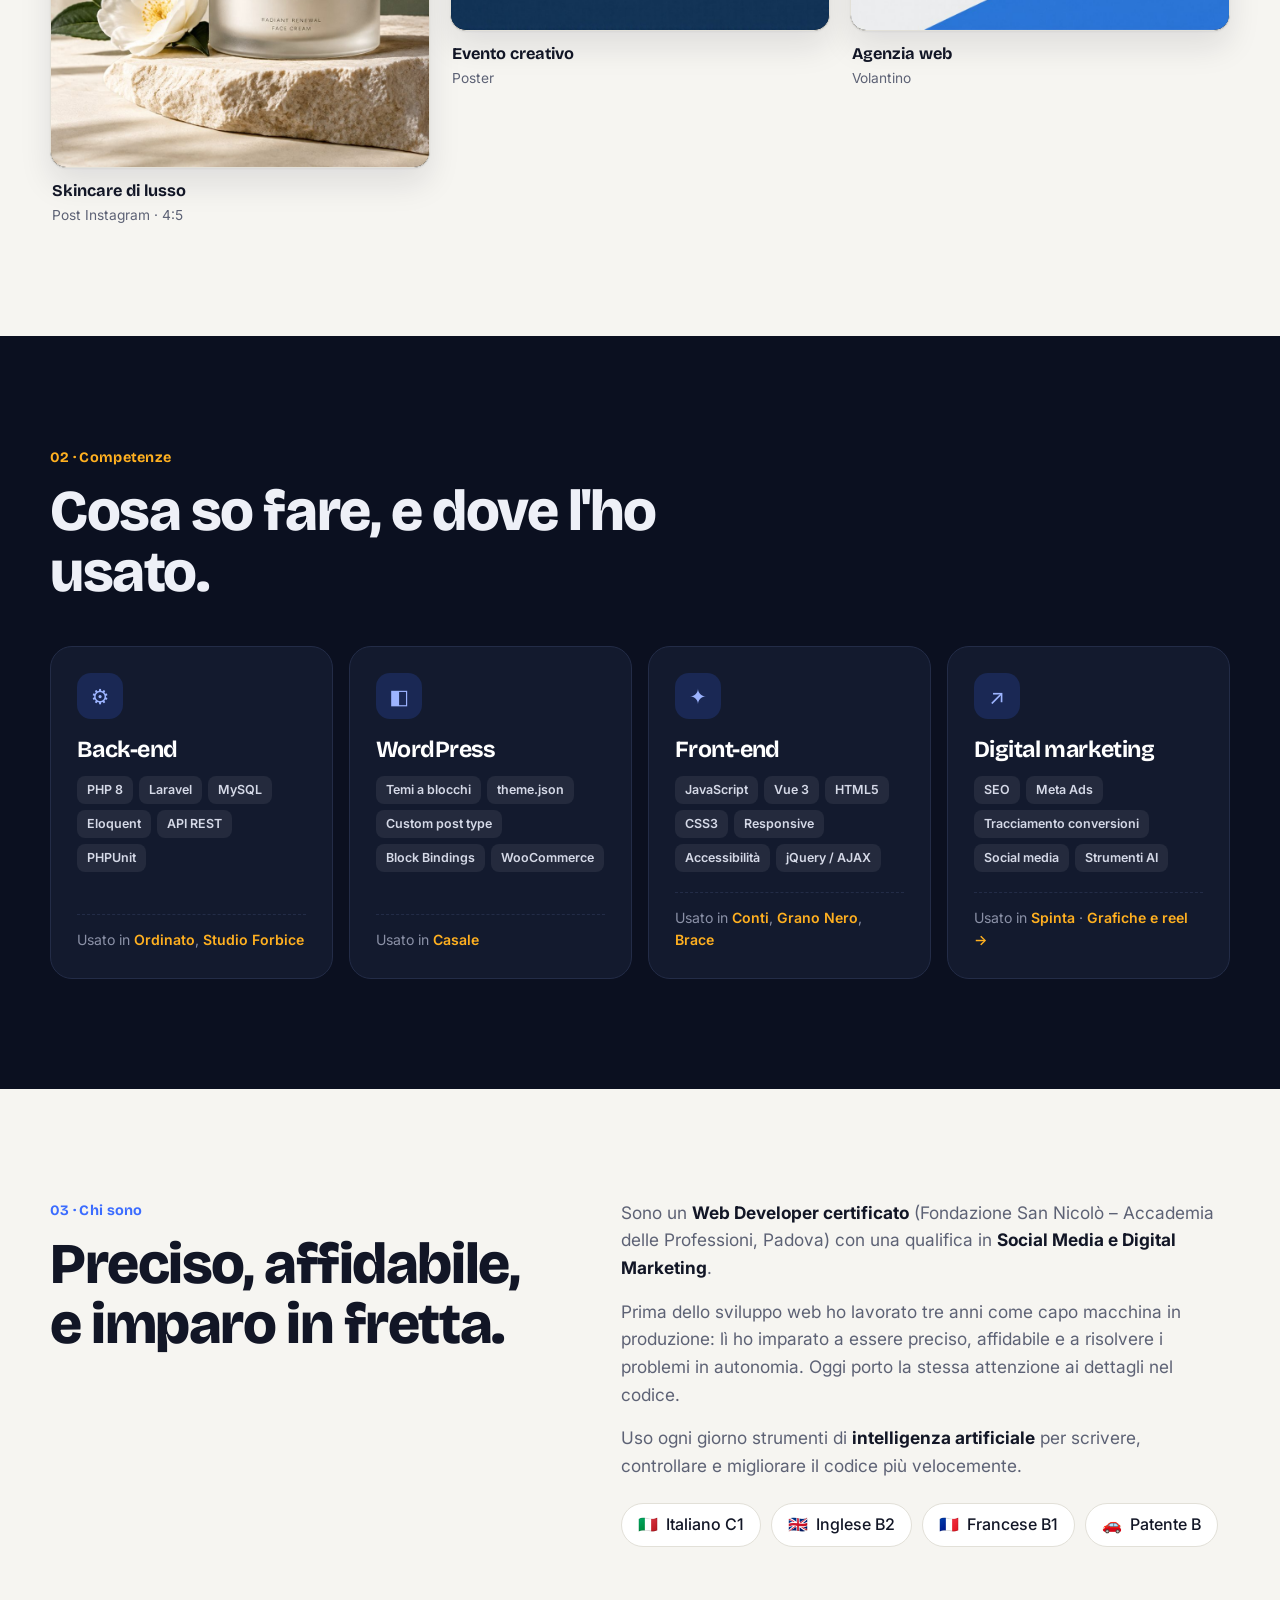
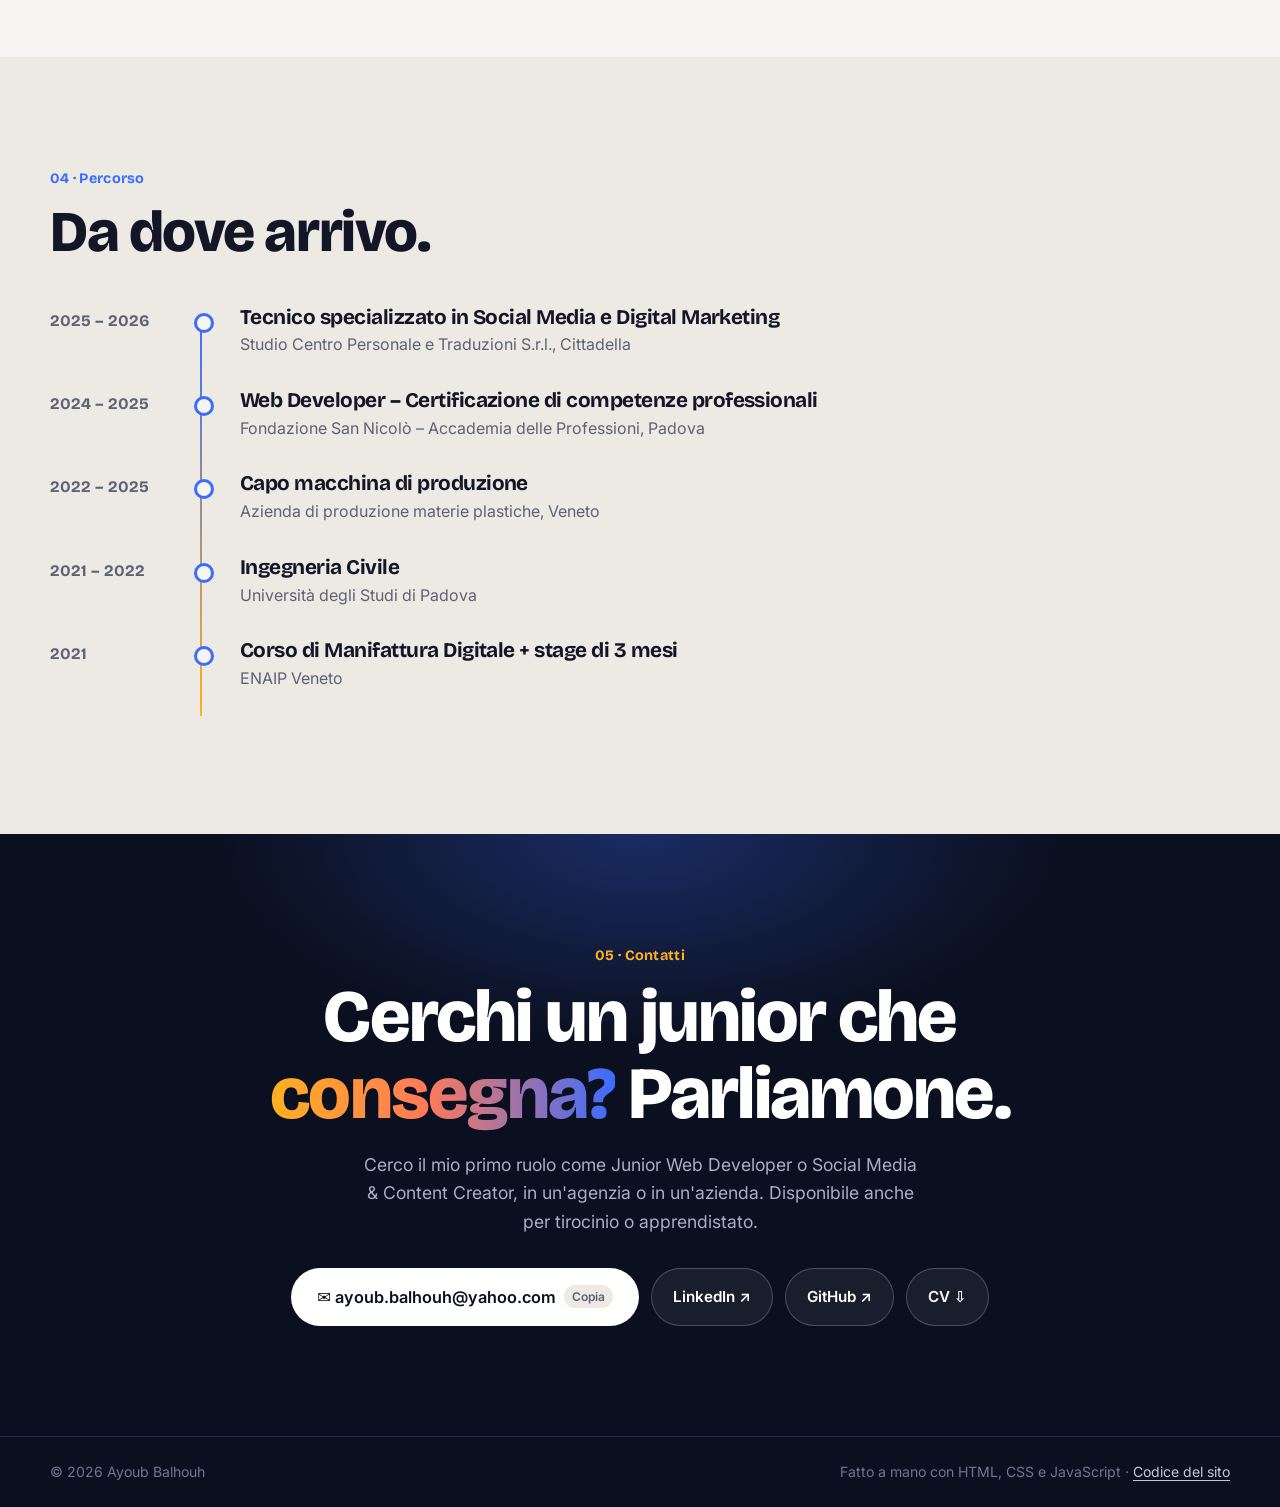
==== commit 9f9ebd12: "Unisci il portfolio social alla pagina principale - Selettore Sviluppo web / Social e grafica nella " ====
--- a/social/index.html
+++ b/social/index.html
@@ -3,175 +3,13 @@
 <head>
 <meta charset="utf-8">
 <meta name="viewport" content="width=device-width, initial-scale=1">
-<title>Ayoub Balhouh · Social Media & Content Creator</title>
-<meta name="description" content="Portfolio social di Ayoub Balhouh: grafiche per i social create con Canva, reel e video brevi, pianificazione editoriale. Cittadella (PD).">
-<meta property="og:type" content="website">
-<meta property="og:title" content="Ayoub Balhouh · Social Media & Content Creator">
-<meta property="og:description" content="Grafiche social, reel e video brevi. Guarda i lavori.">
-<meta property="og:url" content="https://ayoubbalhouh.github.io/social/">
-<meta property="og:image" content="https://ayoubbalhouh.github.io/social/img/skincare.jpg">
-<meta property="og:locale" content="it_IT">
-<meta name="theme-color" content="#0b1020">
-<link rel="icon" href="../foto.png">
-<link rel="preconnect" href="https://fonts.googleapis.com">
-<link rel="preconnect" href="https://fonts.gstatic.com" crossorigin>
-<link href="https://fonts.googleapis.com/css2?family=Bricolage+Grotesque:opsz,wght@12..96,500;12..96,700;12..96,800&family=Inter:wght@400;500;600&display=swap" rel="stylesheet">
-<link rel="stylesheet" href="../style.css">
-<style>
-  .s-hero { background: var(--ink); color: #eef0f7; padding: 150px 0 80px; position: relative; overflow: hidden; }
-  .s-hero::before { content: ""; position: absolute; inset: 0; background: radial-gradient(700px 360px at 85% 0%, rgba(255, 176, 32, .18), transparent 70%), radial-gradient(600px 300px at 0% 100%, rgba(59, 108, 255, .22), transparent 70%); pointer-events: none; }
-  .s-hero .container { position: relative; }
-  .s-hero h1 { font-size: clamp(2.6rem, 6vw, 4.8rem); font-weight: 800; color: #fff; max-width: 15ch; }
-  .s-hero h1 .grad { color: var(--amber); }
-  .s-hero .lead { color: #b9bfd4; max-width: 60ch; margin: 22px 0 30px; font-size: 1.1rem; }
-  .s-hero .hero-actions { display: flex; flex-wrap: wrap; gap: 12px; }
-  .back { display: inline-block; color: #b9bfd4; font-weight: 500; margin-bottom: 26px; font-size: .95rem; }
-  .back:hover { color: #fff; }
-
-  .gallery { display: grid; grid-template-columns: repeat(auto-fill, minmax(230px, 1fr)); gap: 22px; }
-  #posts { display: block; columns: 3 260px; column-gap: 22px; }
-  #posts .item { break-inside: avoid; margin-bottom: 26px; }
-  .item { margin: 0; }
-  .media { border-radius: 18px; overflow: hidden; background: #dfe3ee; border: 1px solid var(--line); box-shadow: 0 1px 2px rgba(18, 22, 38, .05), 0 18px 36px rgba(18, 22, 38, .1); }
-  .media img, .media video { width: 100%; height: 100%; object-fit: cover; display: block; }
-  .post .media img { height: auto; }
-  .reel .media { aspect-ratio: 9 / 16; background: #111; }
-  .item figcaption { padding: 12px 4px 0; }
-  .item figcaption strong { font-family: var(--head); font-size: 1.1rem; display: block; }
-  .item figcaption span { color: var(--muted); font-size: .9rem; }
-
-  .services { display: grid; grid-template-columns: repeat(auto-fit, minmax(220px, 1fr)); gap: 18px; }
-  .service { background: var(--ink-2); border: 1px solid var(--ink-line); border-radius: var(--radius); padding: 26px; }
-  .service h3 { color: #fff; font-size: 1.3rem; margin: 10px 0 8px; }
-  .service p { color: #a9afc5; font-size: .95rem; }
-  .service .s-num { color: var(--amber); font-size: 1.4rem; }
-  .profiles { display: flex; flex-wrap: wrap; gap: 12px; margin-top: 8px; }
-</style>
+<title>Ayoub Balhouh · Social e grafica</title>
+<meta name="robots" content="noindex">
+<link rel="canonical" href="https://ayoubbalhouh.github.io/#social">
+<meta http-equiv="refresh" content="0; url=../#social">
+<script>location.replace('../#social');</script>
 </head>
 <body>
-
-<header class="nav" id="nav">
-  <div class="container nav-inner">
-    <a href="../" class="logo">Ayoub<span>.</span></a>
-    <nav class="links" id="links" aria-label="Menu principale">
-      <a href="#grafiche">Grafiche</a>
-      <a href="#video">Video</a>
-      <a href="#servizi">Cosa faccio</a>
-    </nav>
-    <a href="#contatti" class="btn btn-sm nav-cta">Contattami</a>
-    <button class="menu-btn" id="menuBtn" aria-label="Apri il menu" aria-expanded="false" aria-controls="links"><span></span><span></span></button>
-  </div>
-</header>
-
-<main>
-  <section class="s-hero">
-    <div class="container">
-      <a href="../" class="back">← Portfolio web developer</a>
-      <p class="eyebrow" style="color: var(--amber)">Social media &amp; content</p>
-      <h1>Contenuti social che <span class="grad">si fanno guardare.</span></h1>
-      <p class="lead">Grafiche per post, stories e campagne create con <strong>Canva</strong>, reel e video brevi montati con l'aiuto dell'intelligenza artificiale, in italiano, arabo e inglese. Qualifica di Tecnico in Social Media e Digital Marketing.</p>
-      <div class="hero-actions">
-        <a href="#grafiche" class="btn btn-light">Guarda i lavori ↓</a>
-        <a href="../CV_Ayoub_Balhouh.pdf" class="btn btn-ghost" download>Scarica il CV</a>
-      </div>
-    </div>
-  </section>
-
-  <section id="grafiche" class="section">
-    <div class="container">
-      <div class="section-head">
-        <p class="eyebrow">01 · Grafiche</p>
-        <h2>Post, stories e materiali per campagne.</h2>
-      </div>
-      <div class="gallery" id="posts"></div>
-    </div>
-  </section>
-
-  <section id="video" class="section soft">
-    <div class="container">
-      <div class="section-head">
-        <p class="eyebrow">02 · Video</p>
-        <h2>Reel e video brevi, pronti per i social.</h2>
-      </div>
-      <div class="gallery" id="reels"></div>
-    </div>
-  </section>
-
-  <section id="servizi" class="section dark">
-    <div class="container">
-      <div class="section-head">
-        <p class="eyebrow">03 · Cosa faccio</p>
-        <h2>Dall'idea al post pubblicato.</h2>
-      </div>
-      <div class="services">
-        <article class="service"><span class="s-num">✦</span><h3>Grafiche social</h3><p>Post, stories, caroselli e materiali per campagne con Canva e strumenti AI, coerenti con l'identità del brand.</p></article>
-        <article class="service"><span class="s-num">▶</span><h3>Reel e video brevi</h3><p>Ripresa con smartphone, luce e audio curati, montaggio ed esportazione nei formati giusti.</p></article>
-        <article class="service"><span class="s-num">☰</span><h3>Piano editoriale</h3><p>Calendario dei contenuti, testi e hashtag pianificati in base agli obiettivi.</p></article>
-        <article class="service"><span class="s-num">↗</span><h3>Multilingua</h3><p>Contenuti in italiano, arabo e inglese per raggiungere un pubblico internazionale.</p></article>
-      </div>
-    </div>
-  </section>
-
-  <section id="contatti" class="section contact">
-    <div class="container contact-inner">
-      <p class="eyebrow">04 · Contatti</p>
-      <h2>Ti piace lo stile?<br><span class="grad">Parliamone.</span></h2>
-      <p class="lead">Disponibile per collaborazioni e posizioni come Social Media Manager e Content Creator a Padova, Vicenza e Treviso.</p>
-      <div class="contact-actions">
-        <button class="btn btn-light btn-lg" id="copyEmail" data-email="ayoub.balhouh@yahoo.com">✉ ayoub.balhouh@yahoo.com <em>Copia</em></button>
-        <a href="https://www.linkedin.com/in/ayoub-balhouh-688922360" class="btn btn-ghost" target="_blank" rel="noopener">LinkedIn ↗</a>
-        <!-- PROFILI SOCIAL: aggiungi qui i link, es. <a href="https://www.instagram.com/..." class="btn btn-ghost" target="_blank" rel="noopener">Instagram ↗</a> -->
-      </div>
-    </div>
-  </section>
-</main>
-
-<footer class="footer">
-  <div class="container footer-inner">
-    <span>© <span id="year"></span> Ayoub Balhouh</span>
-    <span><a href="../">Portfolio web developer</a></span>
-  </div>
-</footer>
-
-<div class="toast" id="toast" role="status" aria-live="polite"></div>
-
-<script>
-  // ===== I TUOI LAVORI =====
-  // Grafiche: file in social/img/, formato 4:5 (es. 1080x1350).
-  const POSTS = [
-    { src: 'img/moda-story.jpg', title: 'Nuova collezione moda', note: 'Story Instagram · 9:16' },
-    { src: 'img/skincare.jpg', title: 'Skincare di lusso', note: 'Post Instagram · 4:5' },
-    { src: 'img/ristorante.jpg', title: 'Menu stagionale ristorante', note: 'Post Instagram · 4:5' },
-    { src: 'img/evento-poster.jpg', title: 'Evento creativo', note: 'Poster' },
-    { src: 'img/digital-marketing.jpg', title: 'Agenzia di digital marketing', note: 'Post Instagram · 4:5' },
-    { src: 'img/agenzia-web.jpg', title: 'Agenzia web', note: 'Flyer' },
-  ];
-  // Video: file in social/video/ (mp4, verticale 9:16) con un'immagine di copertina.
-  const REELS = [
-    { src: 'video/reel-3-showreel.mp4', poster: 'img/reel-3-showreel.jpg', title: 'Showreel grafiche social', note: 'Reel · 24 s · montaggio con strumenti AI' },
-    { src: 'video/reel-1-moda.mp4', poster: 'img/reel-1-moda.jpg', title: 'Nuova collezione moda', note: 'Reel · 20 s · montaggio con strumenti AI' },
-    { src: 'video/reel-2-beauty.mp4', poster: 'img/reel-2-beauty.jpg', title: 'Skincare di lusso', note: 'Reel · 18 s · montaggio con strumenti AI' },
-    { src: 'video/reel-4-ristorante.mp4', poster: 'img/reel-4-ristorante.jpg', title: 'Menù di stagione', note: 'Reel · 20 s · montaggio con strumenti AI' },
-    { src: 'video/reel-5-digital.mp4', poster: 'img/reel-5-digital.jpg', title: 'Agenzia digital e web', note: 'Reel · 22 s · montaggio con strumenti AI' },
-  ];
-
-  const make = (cls, inner, title, note) => {
-    const f = document.createElement('figure');
-    f.className = 'item ' + cls;
-    f.innerHTML = `<div class="media">${inner}</div><figcaption><strong></strong><span></span></figcaption>`;
-    f.querySelector('strong').textContent = title;
-    f.querySelector('span').textContent = note;
-    return f;
-  };
-  const posts = document.getElementById('posts');
-  POSTS.forEach((p) => posts.append(make('post', `<img src="${p.src}" alt="" loading="lazy">`, p.title, p.note)));
-  const reels = document.getElementById('reels');
-  REELS.forEach((r) => reels.append(make('reel', `<video src="${r.src}" poster="${r.poster}" controls playsinline preload="none"></video>`, r.title, r.note)));
-  if (!POSTS.length) document.getElementById('grafiche').hidden = true;
-  const renumber = () => [...document.querySelectorAll('main section[id]:not([hidden]) .eyebrow')].forEach((e, i) => { e.textContent = e.textContent.replace(/^\d+/, String(i + 1).padStart(2, '0')); });
-  if (!REELS.length) { document.getElementById('video').hidden = true; document.querySelector('#links a[href="#video"]').remove(); }
-  renumber();
-</script>
-<script src="../script.js"></script>
+<p>Il portfolio social ora è nella pagina principale: <a href="../#social">apri grafiche e reel</a>.</p>
 </body>
 </html>
